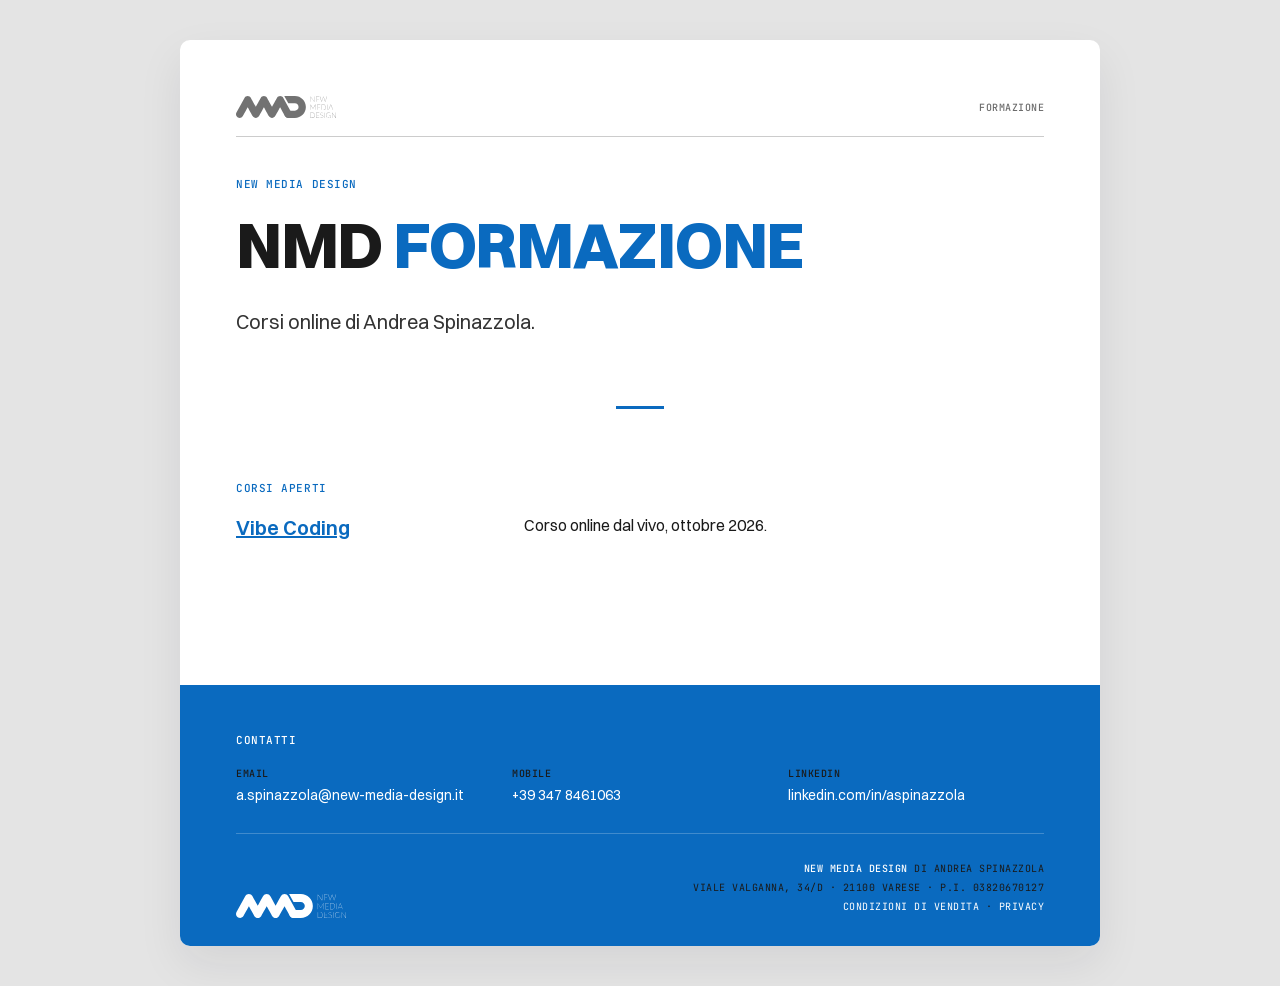
==== index.html @ 557bb19a "Progetto NMD-sito-corsi: pagina Vibe Coding, server Stripe-Fatture in Cloud (dry-run), pagina neutra" ====
<!doctype html>
<html lang="it">
<head>
  <meta charset="utf-8">
  <meta name="viewport" content="width=device-width, initial-scale=1">
  <title>NMD Formazione · New Media Design</title>
  <meta name="robots" content="noindex">
  <link rel="icon" href="assets/ds/assets/logo/nmd-logo-positive.png">
  <link rel="stylesheet" href="assets/css/style.css">
</head>
<body>

<main class="page">
  <div class="top-bar">
    <img src="assets/ds/assets/logo/nmd-black.svg" alt="New Media Design" class="topbar-logo">
    <p class="top-meta">Formazione</p>
  </div>
  <div class="top-rule"></div>

  <header class="header">
    <p class="section-label">New Media Design</p>
    <h1 class="name">NMD <em>Formazione</em></h1>
    <p class="bio">Corsi online di Andrea Spinazzola.</p>
  </header>

  <section class="section">
    <p class="section-label">Corsi aperti</p>
    <div class="rows">
      <div class="row">
        <p class="row-title"><a href="vibe-coding/">Vibe Coding</a></p>
        <p>Corso online dal vivo, ottobre 2026.</p>
      </div>
    </div>
  </section>

  <div class="brand-close">
    <section class="section">
      <p class="section-label">Contatti</p>
      <div class="contacts">
        <div class="contact"><span>Email</span><a href="mailto:a.spinazzola@new-media-design.it">a.spinazzola@new-media-design.it</a></div>
        <div class="contact"><span>Mobile</span><a href="tel:+393478461063">+39 347 8461063</a></div>
        <div class="contact"><span>LinkedIn</span><a href="https://linkedin.com/in/aspinazzola" target="_blank" rel="noopener">linkedin.com/in/aspinazzola</a></div>
      </div>
    </section>
    <footer class="footer">
      <a href="https://new-media-design.it" aria-label="NMD · New Media Design"><img src="assets/ds/assets/logo/nmd-white.svg" alt="NMD · New Media Design" class="footer-logo"></a>
      <div class="footer-info">
        <p><strong>New Media Design</strong> di Andrea Spinazzola</p>
        <p>Viale Valganna, 34/D · 21100 Varese · P.I. 03820670127</p>
        <p><a href="condizioni.html">Condizioni di vendita</a> · <a href="privacy.html">Privacy</a></p>
      </div>
    </footer>
  </div>
</main>

</body>
</html>
---- assets/css/style.css ----
/* ═══════════════════════════════════════════════════════════
   Mini-sito corsi NMD — una pagina per corso.
   Design system New Media Design (assets/ds/) con la veste
   della landing new-media-design/landing (theme-ds.css):
   foglio bianco su fondo grigio, etichette mono, titoli
   maiuscoli con parola in accento, trattino blu fra le sezioni,
   chiusura blu con contatti e footer.
   ═══════════════════════════════════════════════════════════ */

@import url("../ds/tokens/fonts.css");
@import url("../ds/tokens/colors.css");
@import url("../ds/tokens/typography.css");
@import url("../ds/tokens/spacing.css");
@import url("../ds/tokens/layout.css");

*, *::before, *::after { box-sizing: border-box; margin: 0; padding: 0; }

html { font-size: 16px; scroll-behavior: smooth; }
body {
  font-family: var(--font-body);
  color: var(--nmd-black-900);
  background: var(--nmd-grey-200);
  padding: 40px 20px;
  -webkit-font-smoothing: antialiased;
}
img { display: block; max-width: 100%; }
button { font-family: inherit; cursor: pointer; }
a { color: var(--accent); }
strong { font-weight: 600; }

/* Segnaposto redazionale: solo testo rosso */
.placeholder-note { color: var(--placeholder-note); }

/* ── PAGINA: foglio bianco ── */
.page {
  max-width: 920px;
  margin: 0 auto;
  background: var(--surface);
  border-radius: var(--radius-md);
  box-shadow: var(--shadow-panel);
  padding: 56px 56px 48px;
}

/* ── TOP BAR ── */
.top-bar { display: flex; justify-content: space-between; align-items: center; margin-bottom: 18px; }
.topbar-logo { height: 22px; width: auto; opacity: 0.55; }
.top-meta {
  font-family: var(--font-mono); font-size: 10px; font-weight: 500;
  letter-spacing: var(--tracking-mono-label); text-transform: uppercase; color: var(--muted);
}
.top-rule { height: 1px; background: var(--border); margin-bottom: 40px; }

/* ── SEZIONI: trattino blu centrato come separatore ── */
.header, .section { position: relative; margin-bottom: 72px; padding-bottom: 72px; }
.header::after, .section::after {
  content: ""; position: absolute; left: 50%; bottom: 0; transform: translateX(-50%);
  width: 48px; height: 3px; background: var(--accent);
}
.section:has(+ .brand-close)::after { display: none; }

.section-label {
  font-family: var(--font-mono); font-size: 11px; font-weight: 500;
  letter-spacing: var(--tracking-mono-label); text-transform: uppercase;
  color: var(--accent); margin-bottom: 20px;
}
.headline {
  font-family: var(--font-display); font-weight: 700;
  font-size: 40px; line-height: 1.08; letter-spacing: var(--tracking-title);
  text-transform: uppercase; color: var(--nmd-black-900);
  margin-bottom: 28px;
}
.headline em, .name em { font-style: normal; color: var(--accent); }

/* testo corrente */
.text p { font-size: var(--text-col); line-height: 1.75; color: var(--fg); }
.text p:first-child { color: var(--nmd-grey-800); }
.text p + p { margin-top: 16px; }
.text strong { color: var(--nmd-grey-800); }

/* ── HERO: solo testo ── */
.name {
  font-family: var(--font-display); font-weight: 800;
  font-size: 64px; line-height: var(--leading-display); letter-spacing: var(--tracking-title);
  text-transform: uppercase; margin-bottom: 28px;
}
.bio {
  font-size: var(--text-lg); line-height: var(--leading-body);
  color: var(--nmd-grey-800); max-width: 640px;
}
.bio strong { font-weight: 600; color: var(--accent); }

.facts {
  display: grid; grid-template-columns: repeat(4, 1fr); gap: 20px;
  margin-top: 36px; padding-top: 20px; border-top: 1px solid var(--border);
}
.facts.three { grid-template-columns: repeat(3, 1fr); row-gap: 24px; }
.fact > span {
  display: block; margin-bottom: 4px;
  font-family: var(--font-mono); font-size: 10px; font-weight: 500;
  letter-spacing: var(--tracking-mono-label); text-transform: uppercase; color: var(--accent);
}
.fact p { font-size: var(--text-sm); line-height: 1.5; color: var(--nmd-grey-800); }

.actions { display: flex; flex-wrap: wrap; gap: 12px; margin-top: 32px; }

.hero-figure { margin: 48px 0 0; }
.hero-figure .slot {
  aspect-ratio: 16 / 9; border-radius: var(--radius-sm); background: var(--nmd-grey-100);
  display: flex; align-items: center; justify-content: center; text-align: center; padding: 24px;
  font-size: var(--text-sm);
}
.hero-figure img { width: 100%; border-radius: var(--radius-sm); box-shadow: var(--shadow-framed); }

/* ── BOTTONI ── */
.cta-btn, .ghost-btn {
  display: inline-flex; align-items: center; gap: 14px;
  padding: 20px 32px; border-radius: var(--radius-sm);
  font-family: var(--font-mono); font-size: 11px; font-weight: 500;
  letter-spacing: var(--tracking-mono-label); text-transform: uppercase;
  text-decoration: none; cursor: pointer;
  transition: background var(--dur-base) var(--ease), color var(--dur-base) var(--ease),
              padding 0.3s cubic-bezier(0.4, 0, 0.22, 1);
}
.cta-btn { background: var(--accent); color: var(--nmd-white); border: none; }
.cta-btn:hover { background: var(--accent-hover); padding-left: 36px; padding-right: 28px; }
.ghost-btn { background: transparent; color: var(--accent); border: 1px solid var(--accent); }
.ghost-btn:hover { background: var(--accent); color: var(--nmd-white); }
.arrow { font-size: 15px; line-height: 1; }
.cta-btn[aria-disabled="true"] { opacity: 0.5; pointer-events: none; }
.cta-btn.block { display: flex; width: 100%; justify-content: space-between; }

/* ── ELENCHI con quadratino blu ── */
.squares { list-style: none; }
.squares li {
  position: relative; padding-left: 16px;
  font-size: var(--text-sm); line-height: 1.7; color: var(--fg);
}
.squares li + li { margin-top: 6px; }
.squares li::before {
  content: ""; position: absolute; left: 0; top: 9px;
  width: 5px; height: 5px; background: var(--accent);
}
.squares.two { columns: 2; column-gap: 48px; }
.squares.two li { break-inside: avoid; margin: 0 0 6px; }

/* ── RIGHE EDITORIALI: titolo + descrizione ── */
.rows .row {
  display: grid; grid-template-columns: 240px 1fr; gap: 48px;
  padding: 24px 0; border-bottom: 1px solid var(--border);
}
.rows .row:first-child { padding-top: 0; }
.rows .row:last-child { border-bottom: none; padding-bottom: 0; }
.row-title { font-weight: 600; font-size: var(--text-lg); line-height: 1.3; color: var(--nmd-black-900); }
.row-title small {
  display: block; margin-top: 6px;
  font-family: var(--font-mono); font-size: 10px; font-weight: 500;
  letter-spacing: var(--tracking-mono-label); text-transform: uppercase; color: var(--muted);
}

/* ── PROGRAMMA: righe numerate ── */
.numbered { list-style: none; border-top: 1px solid var(--border); }
.numbered li {
  display: grid; grid-template-columns: 40px 1fr; gap: 18px; align-items: baseline;
  padding: 16px 0; border-bottom: 1px solid var(--border);
  font-weight: 600; font-size: var(--text-base); color: var(--nmd-black-900);
}
.numbered .num { font-family: var(--font-mono); font-size: 11px; font-weight: 500; color: var(--accent); }

/* ── CALLOUT (pattern DS) ── */
.callout {
  margin-top: var(--callout-gap); padding: 14px 20px;
  background: var(--nmd-grey-100); border-left: 2px solid var(--accent);
  border-radius: 0 var(--radius-sm) var(--radius-sm) 0;
}
.callout p {
  font-family: var(--font-mono); font-size: var(--text-callout); font-weight: 500;
  line-height: 1.7; letter-spacing: 0.02em; color: var(--fg);
}

/* ── DOCENTE: testo + ritratto, firma, clienti ── */
.about { display: grid; grid-template-columns: 1fr 300px; gap: 64px; align-items: start; }
.about-photo { margin: 0; }
.about-photo img { width: 100%; border-radius: var(--radius-sm); box-shadow: var(--shadow-framed); }
.signature { width: 180px; margin-top: 28px; }
.certifications { width: 100%; max-width: 380px; margin-top: 28px; opacity: 0.6; }

.clients-intro { margin: 48px 0 20px; }
.clients-grid { display: grid; grid-template-columns: repeat(6, 1fr); gap: 1px; background: var(--border); }
.client { background: var(--surface); height: 100px; display: flex; align-items: center; justify-content: center; }
.client img {
  max-width: 100%; width: auto; height: auto;
  opacity: 0.45; filter: grayscale(100%);
  transition: opacity 0.3s ease, transform 0.3s ease, filter 0.3s ease;
}
.client:hover img { opacity: 1; filter: none; transform: scale(1.06); }

/* ── ISCRIZIONE: passi + riquadro prezzo ── */
.enroll { display: grid; grid-template-columns: 1fr 320px; gap: 56px; align-items: start; }
.steps { list-style: none; counter-reset: s; }
.steps li {
  counter-increment: s; position: relative;
  padding: 14px 0 14px 58px; border-bottom: 1px solid var(--border);
  font-size: var(--text-sm); line-height: 1.7; color: var(--fg);
}
.steps li:first-child { border-top: 1px solid var(--border); }
.steps li::before {
  content: counter(s, decimal-leading-zero); position: absolute; left: 0; top: 16px;
  font-family: var(--font-mono); font-size: 11px; font-weight: 500; color: var(--accent);
}
.note-title { font-weight: 600; font-size: var(--text-base); color: var(--nmd-black-900); margin: 28px 0 6px; }
.note-text { font-size: var(--text-sm); line-height: 1.7; color: var(--fg); }

.price-card {
  background: var(--nmd-grey-100); border-radius: var(--radius-md);
  padding: 32px 28px 28px;
}
.price-label {
  font-family: var(--font-mono); font-size: 10px; font-weight: 500;
  letter-spacing: var(--tracking-mono-label); text-transform: uppercase; color: var(--accent);
}
.price {
  font-family: var(--font-display); font-weight: 800; font-size: var(--text-3xl);
  line-height: 1.05; letter-spacing: var(--tracking-title); color: var(--nmd-black-900); margin-top: 8px;
}
.price-then { font-size: var(--text-sm); color: var(--muted); margin-top: 2px; }
.price-card .squares { margin: 24px 0 28px; }
.price-foot {
  margin-top: 14px; text-align: center;
  font-family: var(--font-mono); font-size: 10px; letter-spacing: var(--tracking-mono-label);
  text-transform: uppercase; color: var(--muted);
}

/* ── DOMANDE: righe espandibili con + ── */
.faq details { border-bottom: 1px solid var(--border); }
.faq details:first-of-type { border-top: 1px solid var(--border); }
.faq summary {
  list-style: none; cursor: pointer;
  display: grid; grid-template-columns: 40px 1fr 24px; gap: 18px; align-items: center;
  padding: 16px 0;
}
.faq summary::-webkit-details-marker { display: none; }
.faq .num { font-family: var(--font-mono); font-size: 11px; font-weight: 500; color: var(--accent); }
.faq .q { font-weight: 600; font-size: var(--text-base); color: var(--nmd-black-900); transition: color var(--dur-base) var(--ease); }
.faq summary:hover .q { color: var(--accent); }
.faq .toggle { position: relative; width: 16px; height: 16px; }
.faq .toggle::before, .faq .toggle::after {
  content: ""; position: absolute; background: var(--accent);
  transition: transform var(--dur-base) var(--ease);
}
.faq .toggle::before { left: 0; top: 7px; width: 16px; height: 2px; }
.faq .toggle::after { left: 7px; top: 0; width: 2px; height: 16px; }
.faq details[open] .toggle::after { transform: scaleY(0); }
.faq .a { padding: 0 0 22px 58px; font-size: var(--text-sm); line-height: 1.7; color: var(--fg); max-width: 680px; }

/* ── CHIUSURA BLU: domanda + contatti + footer ── */
.brand-close {
  background: var(--nmd-blue); color: var(--nmd-white);
  margin: 0 -56px -48px; padding: 48px 56px 28px;
  border-radius: 0 0 var(--radius-md) var(--radius-md);
}
.brand-close .section { margin-bottom: 28px; padding-bottom: 28px; border-bottom: 1px solid rgba(255, 255, 255, 0.22); }
.brand-close .section::after { display: none; }
.brand-close .section-label { color: var(--nmd-white); }
.cta-block { display: flex; align-items: flex-start; justify-content: space-between; gap: 40px; }
.brand-close .headline { color: var(--nmd-white); margin-bottom: 12px; }
.brand-close .headline em { color: var(--nmd-white); }
.cta-sub { font-size: var(--text-base); line-height: var(--leading-body); color: rgba(255, 255, 255, 0.85); max-width: 440px; }
.brand-close .cta-btn { background: var(--nmd-white); color: var(--accent); flex-shrink: 0; }
.brand-close .cta-btn:hover { background: var(--nmd-grey-100); }

.contacts { display: grid; grid-template-columns: repeat(3, 1fr); gap: 20px; }
.contact span {
  display: block; margin-bottom: 4px;
  font-family: var(--font-mono); font-size: 10px; font-weight: 500;
  letter-spacing: var(--tracking-mono-label); text-transform: uppercase; color: var(--nmd-black-900);
}
.contact a { font-size: var(--text-sm); color: var(--nmd-white); text-decoration: none; }
.contact a:hover { color: var(--nmd-grey-200); }

.footer { display: grid; grid-template-columns: auto 1fr; gap: 40px; align-items: end; }
.footer-logo { width: 110px; height: auto; }
.footer-info { display: flex; flex-direction: column; gap: 5px; text-align: right; padding-bottom: 4px; }
.footer-info p {
  font-family: var(--font-mono); font-size: 10px; letter-spacing: var(--tracking-mono-label);
  text-transform: uppercase; line-height: 1.4; color: var(--nmd-black-900);
}
.footer-info strong { color: var(--nmd-white); font-weight: 500; }
.footer-info a { color: var(--nmd-white); text-decoration: none; }
.footer-info a:hover { text-decoration: underline; }

/* ── OVERLAY RICHIESTA INFORMAZIONI ── */
.contact-overlay {
  position: fixed; inset: 0; z-index: 800; background: var(--surface);
  opacity: 0; visibility: hidden; transition: opacity 0.35s ease, visibility 0.35s ease;
  overflow-y: auto; display: flex; flex-direction: column;
}
.contact-overlay.open { opacity: 1; visibility: visible; }
.co-header {
  display: flex; justify-content: space-between; align-items: center;
  padding: 28px 48px 0; max-width: 1280px; margin: 0 auto; width: 100%;
}
.co-wordmark { font-family: var(--font-mono); font-size: 10px; letter-spacing: var(--tracking-mono-label); text-transform: uppercase; color: var(--muted); }
.co-wordmark strong { color: var(--accent); font-weight: 500; }
.co-close {
  font-family: var(--font-mono); font-size: 10px; letter-spacing: var(--tracking-mono-label); text-transform: uppercase;
  color: var(--accent); background: transparent; border: 1px solid var(--accent); border-radius: var(--radius-sm);
  padding: 6px 14px; transition: background 0.15s, color 0.15s;
}
.co-close:hover { background: var(--accent); color: var(--nmd-white); }
.co-rule { max-width: 1280px; width: calc(100% - 96px); margin: 18px auto 0; height: 1px; background: var(--border); }
.co-body { max-width: 840px; margin: 0 auto; width: 100%; padding: 48px 48px 56px; flex: 1; }
.co-eyebrow { margin-bottom: 14px; }
.co-title { margin-bottom: 40px; font-size: 44px; }
.co-form { display: flex; flex-direction: column; gap: 24px; }
.co-row { display: grid; grid-template-columns: 1fr 1fr; gap: 24px; }
.co-field { display: flex; flex-direction: column; gap: 6px; }
.co-label {
  font-family: var(--font-mono); font-size: 10px; font-weight: 500;
  letter-spacing: var(--tracking-mono-label); text-transform: uppercase; color: var(--accent);
}
.co-input {
  font-family: var(--font-body); font-size: var(--text-base); color: var(--nmd-black-900);
  background: transparent; border: none; border-bottom: 1px solid var(--border);
  padding: 8px 0; outline: none; width: 100%; border-radius: 0;
  transition: border-color 0.2s;
}
.co-input:focus { border-bottom-color: var(--accent); }
.co-input::placeholder { color: var(--muted); }
select.co-input { appearance: none; background: transparent url("data:image/svg+xml,%3Csvg xmlns='http://www.w3.org/2000/svg' width='12' height='8'%3E%3Cpath d='M1 1l5 5 5-5' fill='none' stroke='%230A6ABF' stroke-width='1.5'/%3E%3C/svg%3E") no-repeat right 4px center; padding-right: 24px; }
.co-textarea { resize: vertical; min-height: 100px; line-height: 1.55; }
.co-check { display: flex; align-items: flex-start; gap: 12px; }
.co-check input { flex-shrink: 0; width: 14px; height: 14px; margin-top: 2px; accent-color: var(--accent); }
.co-check label { font-family: var(--font-mono); font-size: 10px; letter-spacing: 0.02em; line-height: 1.6; color: var(--muted); }
.co-form .cta-btn { align-self: flex-start; }
.co-status { font-size: var(--text-sm); color: var(--placeholder-note); min-height: 1.2em; }
.co-success { display: none; font-size: var(--text-lg); padding: 48px 0; border-top: 1px solid var(--border); }
.co-success em { font-style: normal; color: var(--accent); }
.co-success.visible { display: block; }
.co-form.hidden { display: none; }
.co-footer {
  max-width: 1280px; margin: 0 auto; width: 100%; padding: 20px 48px 28px;
  display: flex; justify-content: space-between; border-top: 1px solid var(--border);
}
.co-footer span { font-family: var(--font-mono); font-size: 10px; letter-spacing: var(--tracking-mono-label); text-transform: uppercase; color: var(--muted); }

/* ── Pagine semplici (grazie, legali) ── */
.legal .squares li { font-size: var(--text-sm); }

/* ── Reveal sobrio allo scroll ── */
.reveal-on .header, .reveal-on .section, .reveal-on .footer {
  opacity: 0; transform: translateY(14px);
  transition: opacity var(--dur-slide) var(--ease), transform var(--dur-slide) var(--ease);
}
.reveal-on .revealed { opacity: 1; transform: none; }

/* ═══ RESPONSIVE ═══ */
@media (max-width: 960px) {
  body { padding: 24px 12px; }
  .page { padding: 40px 32px; }
  .brand-close { margin: 0 -32px -40px; padding: 40px 32px 32px; }
  .co-header, .co-body, .co-footer { padding-left: 32px; padding-right: 32px; }
  .co-rule { width: calc(100% - 64px); }
}
@media (max-width: 720px) {
  body { padding: 10px 8px; }
  .page { padding: 28px 20px 32px; border-radius: var(--radius-sm); }
  .header, .section { margin-bottom: 48px; padding-bottom: 48px; }
  .header::after, .section::after { width: 40px; }
  .name { font-size: 44px; }
  .bio { font-size: 17px; }
  .headline { font-size: 26px; }
  .facts { grid-template-columns: 1fr 1fr; }
  .facts.three { grid-template-columns: 1fr 1fr; }
  .actions .cta-btn, .actions .ghost-btn { width: 100%; justify-content: space-between; padding: 18px 22px; }
  .squares.two { columns: 1; }
  .rows .row { grid-template-columns: 1fr; gap: 10px; }
  .about { grid-template-columns: 1fr; gap: 28px; }
  .about-photo { order: -1; max-width: 300px; }
  .clients-grid { grid-template-columns: repeat(3, 1fr); }
  .enroll { grid-template-columns: 1fr; gap: 36px; }
  .faq summary { grid-template-columns: 28px 1fr 20px; gap: 12px; }
  .faq .a { padding-left: 0; }
  .brand-close { margin: 0 -20px -32px; padding: 32px 20px 28px; border-radius: 0 0 var(--radius-sm) var(--radius-sm); }
  .brand-close .section { margin-bottom: 32px; padding-bottom: 32px; }
  .cta-block { flex-direction: column; gap: 24px; }
  .brand-close .cta-btn { width: 100%; justify-content: space-between; }
  .contacts { grid-template-columns: 1fr 1fr; gap: 18px; }
  .footer { grid-template-columns: 1fr; gap: 22px; align-items: start; }
  .footer-info { text-align: left; }
  .co-header { padding: 20px 20px 0; }
  .co-rule { margin-top: 14px; width: calc(100% - 40px); }
  .co-body { padding: 28px 20px 40px; }
  .co-title { font-size: 30px; }
  .co-row { grid-template-columns: 1fr; gap: 20px; }
  .co-form .cta-btn { width: 100%; justify-content: space-between; }
  .co-footer { padding: 16px 20px 22px; flex-direction: column; gap: 4px; }
}
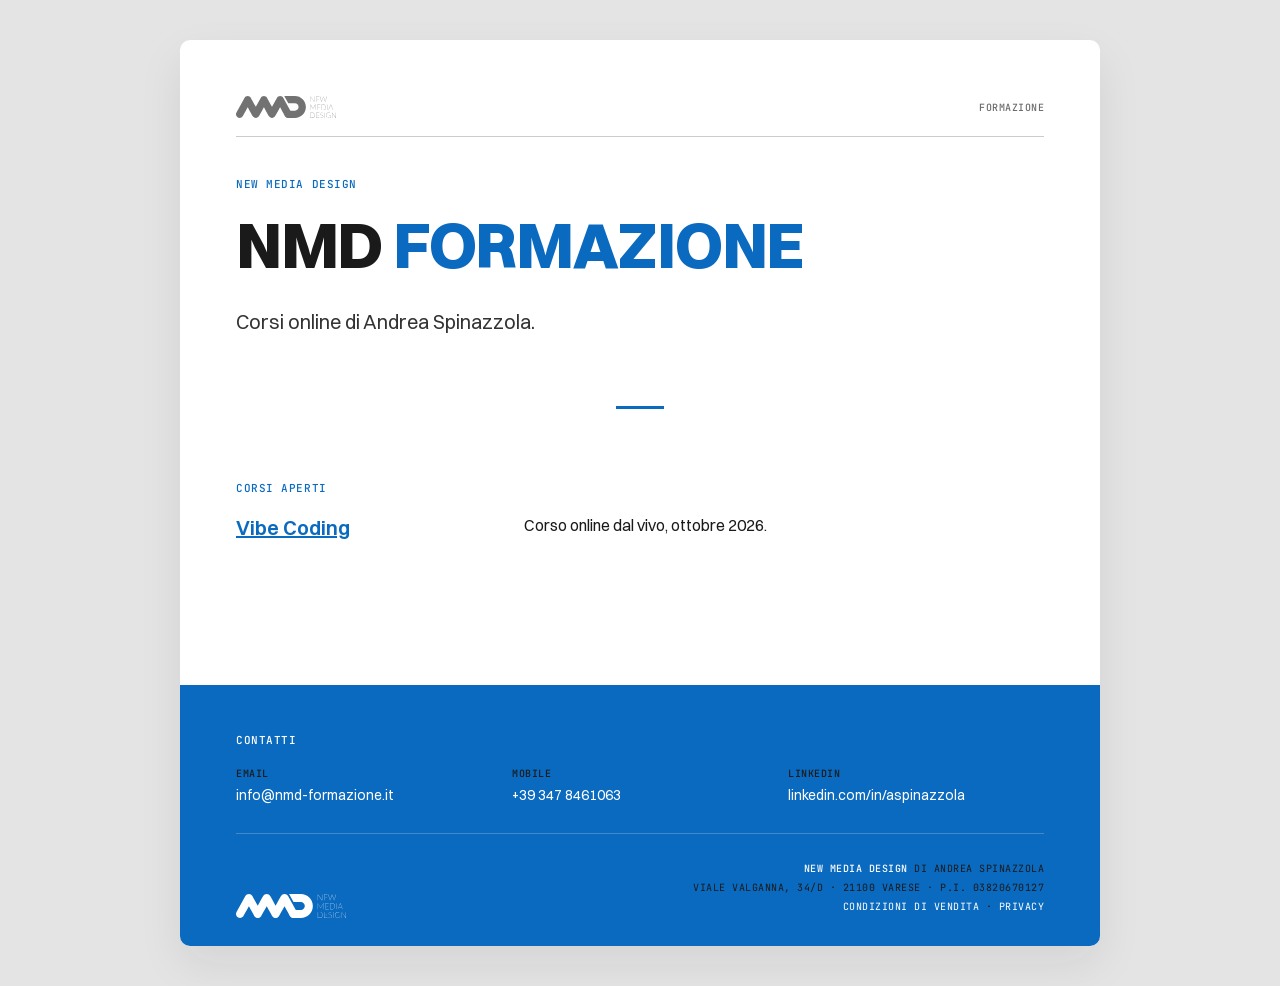
==== commit c85aed95: "Contatti su info@nmd-formazione.it e modulo Formspree dedicato ai corsi Co-Authored-By: Claude Sonne" ====
--- a/index.html
+++ b/index.html
@@ -37,7 +37,7 @@
     <section class="section">
       <p class="section-label">Contatti</p>
       <div class="contacts">
-        <div class="contact"><span>Email</span><a href="mailto:a.spinazzola@new-media-design.it">a.spinazzola@new-media-design.it</a></div>
+        <div class="contact"><span>Email</span><a href="mailto:info@nmd-formazione.it">info@nmd-formazione.it</a></div>
         <div class="contact"><span>Mobile</span><a href="tel:+393478461063">+39 347 8461063</a></div>
         <div class="contact"><span>LinkedIn</span><a href="https://linkedin.com/in/aspinazzola" target="_blank" rel="noopener">linkedin.com/in/aspinazzola</a></div>
       </div>
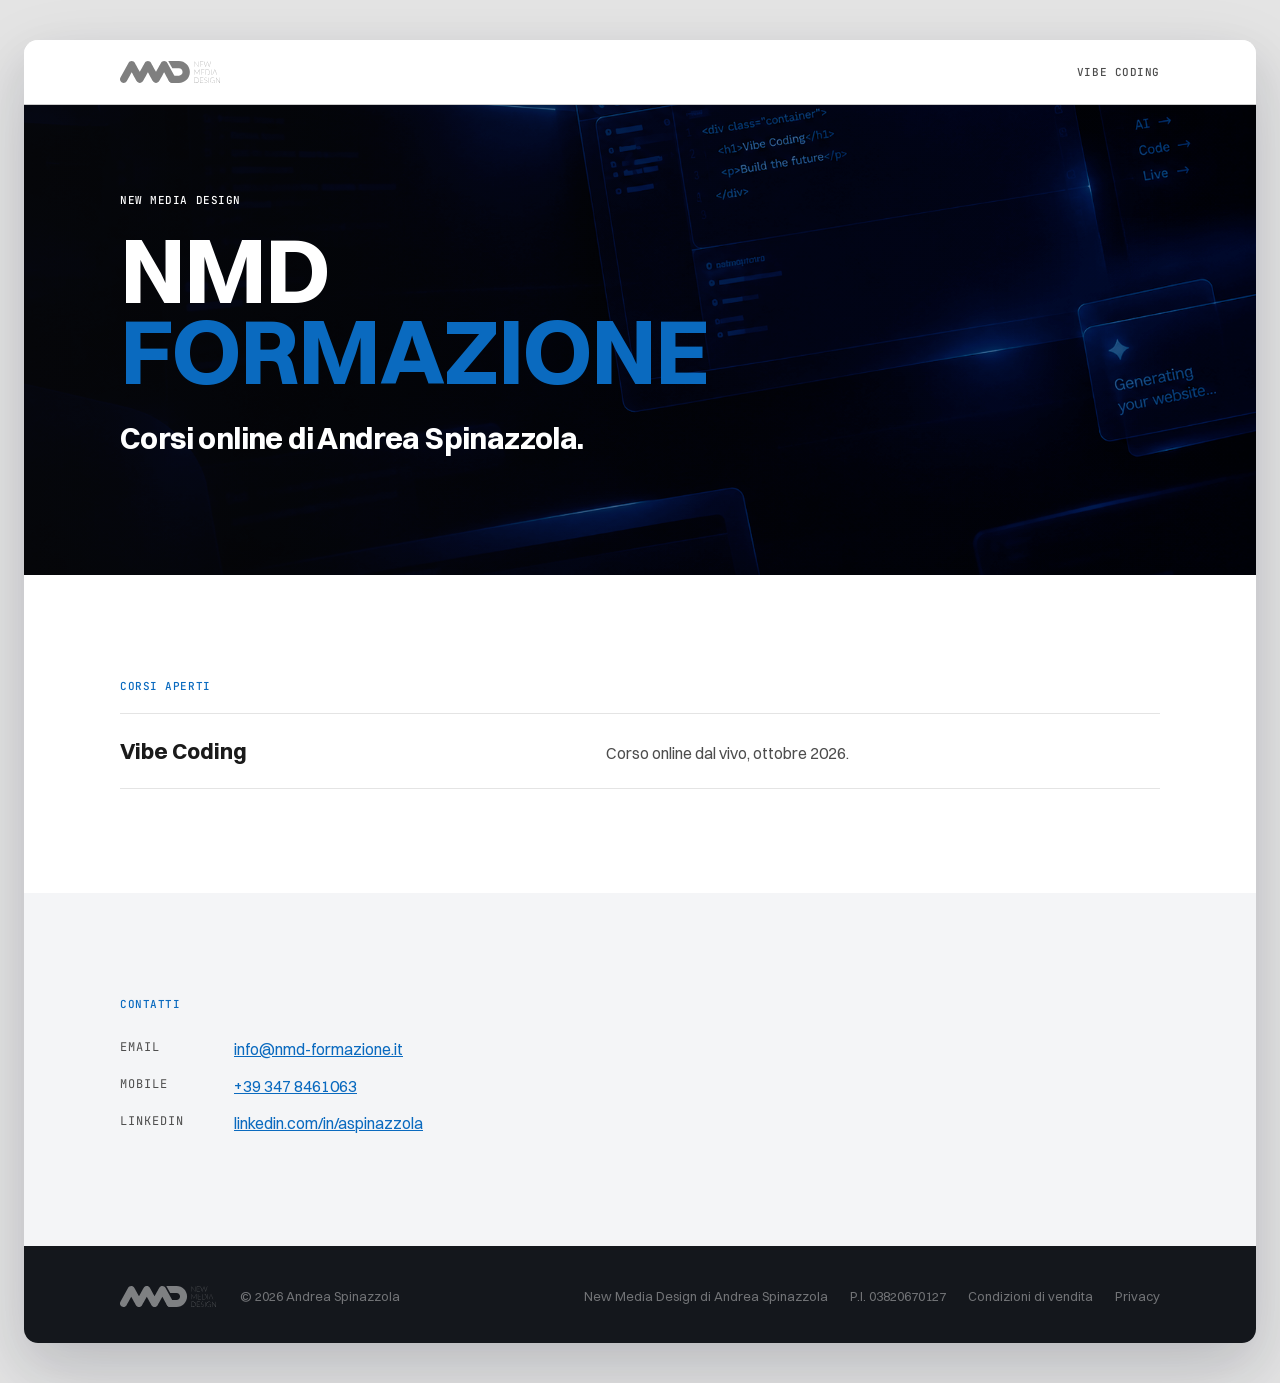
==== commit 23c08bad: "Grafica v3 su tutto il sito: pagina corso, home, segnaposto, grazie, legali La v3 sostituisce la pag" ====
--- a/index.html
+++ b/index.html
@@ -6,52 +6,63 @@
   <title>NMD Formazione · New Media Design</title>
   <meta name="robots" content="noindex">
   <link rel="icon" href="assets/ds/assets/logo/nmd-logo-positive.png">
-  <link rel="stylesheet" href="assets/css/style.css">
+  <script>document.documentElement.classList.add('js');</script>
+  <link rel="stylesheet" href="assets/css/v3.css">
 </head>
-<body>
+<body class="frame">
+<div class="sheet">
 
-<main class="page">
-  <div class="top-bar">
-    <img src="assets/ds/assets/logo/nmd-black.svg" alt="New Media Design" class="topbar-logo">
-    <p class="top-meta">Formazione</p>
+<div class="bar">
+  <div class="wrap bar-in">
+    <a href="./" class="bar-logo-link" aria-label="NMD · New Media Design"><img src="assets/ds/assets/logo/nmd-black.svg" alt="New Media Design" class="bar-logo"></a>
+    <nav class="bar-nav" aria-label="Navigazione"><a href="vibe-coding/">Vibe Coding</a></nav>
   </div>
-  <div class="top-rule"></div>
+</div>
 
-  <header class="header">
-    <p class="section-label">New Media Design</p>
-    <h1 class="name">NMD <em>Formazione</em></h1>
-    <p class="bio">Corsi online di Andrea Spinazzola.</p>
-  </header>
-
-  <section class="section">
+<main>
+<header class="band band--dark hero page-hero">
+  <div class="hero-glow" aria-hidden="true"></div>
+  <div class="wrap hero-grid">
+    <div class="hero-main">
+      <p class="section-label hero-in" style="--d:0ms">New Media Design</p>
+      <h1 class="hero-title"><span class="line"><span class="line-in" style="--d:80ms">NMD</span></span> <span class="line"><em class="line-in" style="--d:200ms">Formazione</em></span></h1>
+      <p class="hero-sub hero-in" style="--d:300ms">Corsi online di Andrea Spinazzola.</p>
+    </div>
+  </div>
+</header>
+<section class="band">
+  <div class="wrap">
     <p class="section-label">Corsi aperti</p>
-    <div class="rows">
-      <div class="row">
-        <p class="row-title"><a href="vibe-coding/">Vibe Coding</a></p>
-        <p>Corso online dal vivo, ottobre 2026.</p>
-      </div>
-    </div>
-  </section>
-
-  <div class="brand-close">
-    <section class="section">
-      <p class="section-label">Contatti</p>
-      <div class="contacts">
-        <div class="contact"><span>Email</span><a href="mailto:info@nmd-formazione.it">info@nmd-formazione.it</a></div>
-        <div class="contact"><span>Mobile</span><a href="tel:+393478461063">+39 347 8461063</a></div>
-        <div class="contact"><span>LinkedIn</span><a href="https://linkedin.com/in/aspinazzola" target="_blank" rel="noopener">linkedin.com/in/aspinazzola</a></div>
-      </div>
-    </section>
-    <footer class="footer">
-      <a href="https://new-media-design.it" aria-label="NMD · New Media Design"><img src="assets/ds/assets/logo/nmd-white.svg" alt="NMD · New Media Design" class="footer-logo"></a>
-      <div class="footer-info">
-        <p><strong>New Media Design</strong> di Andrea Spinazzola</p>
-        <p>Viale Valganna, 34/D · 21100 Varese · P.I. 03820670127</p>
-        <p><a href="condizioni.html">Condizioni di vendita</a> · <a href="privacy.html">Privacy</a></p>
-      </div>
-    </footer>
+    <ul class="course-list">
+      <li><a href="vibe-coding/">Vibe Coding</a><p>Corso online dal vivo, ottobre 2026.</p></li>
+    </ul>
   </div>
+</section>
+<section class="band band--grey">
+  <div class="wrap">
+    <p class="section-label">Contatti</p>
+    <ul class="contact-lines">
+      <li><span>Email</span><a href="mailto:info@nmd-formazione.it">info@nmd-formazione.it</a></li>
+      <li><span>Mobile</span><a href="tel:+393478461063">+39 347 8461063</a></li>
+      <li><span>LinkedIn</span><a href="https://linkedin.com/in/aspinazzola" target="_blank" rel="noopener">linkedin.com/in/aspinazzola</a></li>
+    </ul>
+  </div>
+</section>
 </main>
 
+<footer class="band band--dark close close--slim">
+  <div class="wrap">
+    <div class="f3-bottom f3-bottom--solo">
+      <div class="f3-left">
+        <a href="https://new-media-design.it" aria-label="NMD · New Media Design"><img src="assets/ds/assets/logo/nmd-white.svg" alt="NMD · New Media Design" class="f3-logo"></a>
+        <span class="f3-copy">© 2026 Andrea Spinazzola</span>
+      </div>
+      <p class="f3-legal">New Media Design di Andrea Spinazzola<span>P.I. 03820670127</span><a href="condizioni.html">Condizioni di vendita</a><a href="privacy.html">Privacy</a></p>
+    </div>
+  </div>
+</footer>
+
+</div>
+<script src="assets/js/v3.js"></script>
 </body>
 </html>
--- a/assets/css/v3.css
+++ b/assets/css/v3.css
@@ -0,0 +1,872 @@
+/* ═══════════════════════════════════════════════════════════
+   BOZZA v3 — pagina corso a fasce a contrasto, con icone,
+   schede ombreggiate (niente linguetta colorata), micro-animazioni
+   e cornice arrotondata con ombra (attivabile / disattivabile).
+   Base: stile della pagina attuale (web/assets/css/style.css).
+   Tipografia: Switzer, titoli in Bold (700), mai Extra Bold.
+   Icone: Phosphor Icons, versione Light (licenza MIT).
+   ═══════════════════════════════════════════════════════════ */
+
+@import url("style.css");
+
+:root {
+  --band-dark: #14171C;
+  --on-dark: rgba(255, 255, 255, 0.82);
+  --shadow-card: 0 1px 2px rgba(20, 30, 50, 0.05), 0 10px 28px -6px rgba(20, 40, 80, 0.16);
+  --shadow-card-hover: 0 2px 4px rgba(20, 30, 50, 0.06), 0 22px 44px -10px rgba(20, 40, 80, 0.28);
+  --ease-out: cubic-bezier(0.22, 0.8, 0.24, 1);
+}
+
+html { scroll-padding-top: 72px; }
+body { padding: 0; background: var(--surface); }
+body.frame { background: var(--nmd-grey-200); padding: 40px 24px; }
+
+/* ── Cornice: foglio arrotondato con ombra (si può togliere) ── */
+.sheet { background: var(--surface); position: relative; }
+.frame .sheet {
+  max-width: 1280px; margin: 0 auto;
+  border-radius: 14px; box-shadow: var(--shadow-panel), 0 30px 80px rgba(20, 30, 50, 0.14);
+  overflow: clip;
+}
+
+.reveal-on .header, .reveal-on .section { opacity: 1; transform: none; }
+.wrap { max-width: 1120px; margin: 0 auto; padding: 0 40px; }
+.wrap--narrow { max-width: 860px; }
+.center { text-align: center; }
+
+/* ── Tipografia: Bold per i titoli (come la pagina attuale) ── */
+.headline, .hero-title, .price, .stat b, .proof-item b, .acc-n, .tile p, .panel-title,
+.stepsx h3, .guarantee h3, .groupbox h3, .today-item h3 {
+  font-weight: 700;
+}
+.headline { font-size: 40px; margin-bottom: 40px; letter-spacing: var(--tracking-title); }
+.lead { font-size: 21px !important; line-height: 1.55 !important; color: var(--nmd-black-900) !important; }
+
+/* ── Icone ── */
+.ic { display: inline-flex; flex-shrink: 0; width: 1em; height: 1em; }
+.ic svg { width: 100%; height: 100%; display: block; fill: currentColor; }
+
+/* ── Fasce ── */
+.band { padding: 104px 0; background: var(--surface); }
+.band--tight { padding: 64px 0; }
+.band--grey { background: var(--nmd-grey-100); }
+.band--dark { background: var(--band-dark); color: var(--on-dark); }
+.band--blue { background: var(--nmd-blue); color: var(--nmd-white); }
+.band--dark .section-label { color: var(--nmd-white); }
+.band--blue .section-label { color: rgba(255, 255, 255, 0.78); }
+.band--dark .headline { color: var(--nmd-white); }
+.band--dark .headline em { color: var(--nmd-white); }
+
+/* ── Barra: logo grigio 50% + menu ── */
+.bar {
+  position: sticky; top: 0; z-index: 60;
+  background: rgba(255, 255, 255, 0.94); backdrop-filter: blur(10px);
+  border-bottom: 1px solid var(--border);
+}
+.bar-in { display: flex; align-items: center; justify-content: space-between; height: 64px; }
+.bar-logo { height: 22px; width: auto; opacity: 0.5; transition: opacity 0.25s ease; }
+.bar-logo-link:hover .bar-logo { opacity: 0.8; }
+.bar-nav { display: flex; gap: 28px; }
+.bar-nav a {
+  position: relative; padding: 6px 0;
+  font-family: var(--font-mono); font-size: 11px; font-weight: 500;
+  letter-spacing: var(--tracking-mono-label); text-transform: uppercase;
+  color: var(--nmd-grey-700); text-decoration: none; transition: color 0.2s ease;
+}
+.bar-nav a::after {
+  content: ""; position: absolute; left: 0; right: 0; bottom: 0; height: 2px; background: var(--accent);
+  transform: scaleX(0); transform-origin: left; transition: transform 0.3s var(--ease-out);
+}
+.bar-nav a:hover, .bar-nav a[aria-current="true"] { color: var(--accent); }
+.bar-nav a:hover::after, .bar-nav a[aria-current="true"]::after { transform: scaleX(1); }
+
+.progress {
+  position: sticky; top: 0; z-index: 70; height: 3px; width: 100%;
+  background: var(--accent);
+  transform-origin: left; transform: scaleX(var(--p, 0)); margin-bottom: -3px;
+}
+
+/* ── Hero ── */
+.hero { padding: 88px 0 96px; position: relative; overflow: hidden; }
+/* Sfondo illustrato: web/assets/img/hero_bg_02.png. Un velo scuro a sinistra
+   tiene leggibile il testo; se il file manca resta il nero di prima. */
+.hero {
+  background-color: var(--band-dark);
+  background-image:
+    linear-gradient(90deg, rgba(10, 12, 16, 0.5) 0%, rgba(10, 12, 16, 0.14) 50%, rgba(10, 12, 16, 0) 100%),
+    url("../img/hero_bg_02.png");
+  background-size: cover; background-position: center right; background-repeat: no-repeat;
+}
+.hero-glow { opacity: 0.35; mix-blend-mode: screen; }
+.hero-glow {
+  position: absolute; width: 760px; height: 760px; left: -160px; top: -240px;
+  background: none;
+  animation: drift 22s ease-in-out infinite alternate; pointer-events: none;
+}
+@keyframes drift { to { transform: translate(260px, 120px) scale(1.15); } }
+.hero-grid { position: relative; display: grid; grid-template-columns: 1.35fr 0.65fr; gap: 72px; align-items: center; }
+.hero-title {
+  font-family: var(--font-display); font-weight: 700; text-transform: uppercase;
+  font-size: clamp(52px, 7.2vw, 100px); line-height: 0.8; letter-spacing: var(--tracking-title);
+  color: var(--nmd-white); margin: 4px 0 32px;
+}
+.hero-title em { font-style: normal; color: var(--nmd-white); }
+.hero-title .line { display: block; overflow: hidden; padding: 0.06em 0 0.02em; }
+.hero-title .line-in { display: inline-block; }
+.hero-sub {
+  font-family: var(--font-display); font-weight: 700; font-size: 30px; line-height: 1.2;
+  letter-spacing: var(--tracking-title); color: var(--nmd-white); max-width: 760px; margin-bottom: 22px;
+}
+.hero-sub em { font-style: normal; color: var(--nmd-white); }
+.hero-promise { font-size: 17px; line-height: 1.6; color: var(--on-dark); max-width: 560px; }
+.hero-promise strong { color: var(--nmd-white); font-weight: 600; }
+.hero-who { display: flex; align-items: center; gap: 18px; margin-top: 64px; }
+.hero-who img {
+  width: 64px; height: 64px; border-radius: 50%; object-fit: cover; filter: grayscale(100%);
+  border: 2px solid var(--nmd-white); box-shadow: 0 0 0 4px rgba(255, 255, 255, 0.16), 0 8px 20px rgba(0, 0, 0, 0.5);
+  transition: transform 0.4s var(--ease-out), box-shadow 0.4s var(--ease-out), filter 0.4s ease;
+}
+.hero-who:hover img { transform: scale(1.12) rotate(-3deg); filter: grayscale(0%); box-shadow: 0 0 0 6px rgba(255, 255, 255, 0.28), 0 12px 28px rgba(0, 0, 0, 0.6); }
+.hero-who p { font-size: 15px; line-height: 1.5; color: var(--on-dark); max-width: 420px; }
+.hero-who strong { color: var(--nmd-white); font-weight: 600; }
+
+/* animazione d'ingresso dell'hero */
+.js .hero-in { opacity: 0; transform: translateY(18px); animation: rise 0.8s var(--ease-out) forwards; animation-delay: var(--d, 0ms); }
+.js .hero-title .line-in { transform: translateY(110%); animation: slide-up 0.9s var(--ease-out) forwards; animation-delay: var(--d, 0ms); }
+@keyframes rise { to { opacity: 1; transform: none; } }
+@keyframes slide-up { to { transform: none; } }
+
+/* ── Riquadri prezzo ── */
+.price-box {
+  background: var(--nmd-white); color: var(--fg);
+  border-radius: var(--radius-md); padding: 36px 32px 30px;
+  box-shadow: 0 28px 70px rgba(0, 0, 0, 0.4);
+}
+.price-box .price { font-size: 76px; margin-top: 10px; letter-spacing: var(--tracking-title); }
+.price-iva { font-size: 12px; margin-top: 6px; }
+.price-box .iconlist { margin: 24px 0 26px; }
+.ghost-link {
+  display: block; width: 100%; margin-top: 14px; padding: 6px 0; background: none; border: none;
+  font-family: var(--font-mono); font-size: 10px; letter-spacing: var(--tracking-mono-label);
+  text-transform: uppercase; color: var(--accent); text-align: center; text-decoration: underline;
+  text-underline-offset: 4px;
+}
+
+/* ── Elenchi con icona ── */
+.iconlist { list-style: none; }
+.iconlist li { display: flex; gap: 12px; align-items: flex-start; font-size: 15px; line-height: 1.55; color: var(--fg); }
+.iconlist li + li { margin-top: 12px; }
+.iconlist .ic { font-size: 22px; margin-top: 1px; color: var(--accent); }
+
+/* ── Numeri (blu pieno) ── */
+.stats { padding: 64px 0; }
+.stats-grid { display: grid; grid-template-columns: repeat(4, 1fr); gap: 24px; }
+.stat { text-align: left; }
+.stat .ic { font-size: 30px; margin-bottom: 14px; color: rgba(255, 255, 255, 0.85); }
+.stat b { display: block; font-family: var(--font-display); font-size: 76px; line-height: 1; letter-spacing: var(--tracking-title); }
+.stat span:not(.ic) {
+  display: block; margin-top: 12px; max-width: 200px;
+  font-family: var(--font-mono); font-size: 11px; letter-spacing: var(--tracking-mono-label);
+  text-transform: uppercase; line-height: 1.5; color: rgba(255, 255, 255, 0.88);
+}
+
+/* ── Due colonne ── */
+.split { display: grid; grid-template-columns: 0.8fr 1.2fr; gap: 72px; align-items: start; }
+.split .headline { margin-bottom: 0; }
+
+/* ── Schede nuove: ombra morbida, niente linguetta ── */
+.tiles { display: grid; grid-template-columns: repeat(3, 1fr); gap: 24px; }
+.tile {
+  position: relative; background: var(--surface); border-radius: var(--radius-md);
+  padding: 32px 30px 36px; box-shadow: var(--shadow-card);
+  transition: transform 0.4s var(--ease-out), box-shadow 0.4s var(--ease-out);
+}
+.tile:hover { transform: translateY(-6px); box-shadow: var(--shadow-card-hover); }
+.tile .ic { font-size: 44px; color: var(--accent); margin-bottom: 26px; transition: transform 0.4s var(--ease-out); }
+.tile:hover .ic { transform: scale(1.1) rotate(-4deg); }
+.tile-n {
+  position: absolute; top: 30px; right: 30px;
+  font-family: var(--font-mono); font-size: 11px; color: var(--muted);
+}
+.tile p { font-size: 19px; line-height: 1.4; color: var(--nmd-black-900); }
+
+/* ── Per chi è ── */
+.two-col { display: grid; grid-template-columns: 1fr 1fr; gap: 32px; }
+.panel { border-radius: var(--radius-md); padding: 38px 36px; }
+.panel--yes { background: var(--surface); box-shadow: var(--shadow-card); }
+.panel--no { background: var(--nmd-grey-100); }
+.panel-title { font-size: 24px; margin-bottom: 24px; color: var(--nmd-black-900); }
+.iconlist--no li { color: var(--muted); }
+.iconlist--no .ic { color: var(--nmd-grey-700); }
+.note-line { display: flex; gap: 14px; align-items: flex-start; margin-top: 40px; font-family: var(--font-mono); font-size: 12px; line-height: 1.7; color: var(--fg); }
+.note-line .ic { font-size: 20px; color: var(--accent); }
+
+/* ── Programma a fisarmonica ── */
+.prog { border-top: 1px solid rgba(255, 255, 255, 0.18); }
+.acc { border-bottom: 1px solid rgba(255, 255, 255, 0.18); }
+.acc summary {
+  list-style: none; cursor: pointer;
+  display: grid; grid-template-columns: 96px 1fr auto 28px; gap: 24px; align-items: center;
+  padding: 28px 0;
+}
+.acc summary::-webkit-details-marker { display: none; }
+.acc-n { font-family: var(--font-display); font-size: 44px; line-height: 1; color: var(--nmd-white); }
+.acc-t { font-size: 24px; font-weight: 700; line-height: 1.3; color: var(--nmd-white); transition: color 0.25s ease; }
+.acc summary:hover .acc-t { color: var(--nmd-white); }
+.acc-c { font-family: var(--font-mono); font-size: 10px; letter-spacing: var(--tracking-mono-label); text-transform: uppercase; color: rgba(255, 255, 255, 0.55); }
+.acc .toggle, .faq .toggle { position: relative; width: 18px; height: 18px; }
+.acc .toggle::before, .acc .toggle::after, .faq .toggle::before, .faq .toggle::after {
+  content: ""; position: absolute; background: var(--nmd-white); transition: transform 0.35s var(--ease-out);
+}
+.faq .toggle::before, .faq .toggle::after { background: var(--accent); }
+.acc .toggle::before, .faq .toggle::before { left: 0; top: 8px; width: 18px; height: 2px; }
+.acc .toggle::after, .faq .toggle::after { left: 8px; top: 0; width: 2px; height: 18px; }
+.acc[open] .toggle::after, .faq details[open] .toggle::after { transform: scaleY(0); }
+.acc-body { overflow: hidden; }
+.topics { list-style: none; columns: 3; column-gap: 40px; padding: 0 0 32px 120px; }
+.topics li {
+  break-inside: avoid; position: relative; padding: 6px 0 6px 18px;
+  font-size: 15px; line-height: 1.5; color: var(--on-dark);
+}
+.topics li::before { content: ""; position: absolute; left: 0; top: 14px; width: 5px; height: 5px; background: var(--nmd-white); }
+
+/* ── Docente ── */
+.about { display: grid; grid-template-columns: 340px 1fr; gap: 72px; align-items: start; }
+.about-photo { margin: 0; position: sticky; top: 96px; }
+.about-photo img { width: 100%; aspect-ratio: 4 / 5; object-fit: cover; border-radius: var(--radius-md); box-shadow: var(--shadow-framed); }
+.about .headline { margin-bottom: 20px; }
+.today { display: grid; gap: 16px; margin: 36px 0 12px; }
+.today-item {
+  display: flex; gap: 20px; align-items: flex-start;
+  background: var(--surface); border-radius: var(--radius-md); padding: 24px 28px;
+  box-shadow: var(--shadow-card); transition: transform 0.4s var(--ease-out), box-shadow 0.4s var(--ease-out);
+}
+.today-item:hover { transform: translateX(6px); box-shadow: var(--shadow-card-hover); }
+.today-item .ic { font-size: 38px; color: var(--accent); margin-top: 2px; }
+.today-item h3 { font-size: 19px; color: var(--nmd-black-900); margin-bottom: 4px; }
+.today-item p { font-size: 15px; line-height: 1.55; color: var(--fg); }
+.shots { margin: 14px 0 0; font-size: 13px; }
+.proof-label { margin: 56px 0 18px; }
+.proof { display: grid; grid-template-columns: 1fr 1fr; gap: 28px 32px; }
+.proof-item b { display: block; font-family: var(--font-display); font-size: 56px; line-height: 1; color: var(--nmd-black-900); letter-spacing: var(--tracking-title); }
+.proof-item span { display: block; margin-top: 8px; font-size: 14px; line-height: 1.5; color: var(--fg); max-width: 280px; }
+.about-list { margin-top: 32px; }
+.about-list li { font-size: 15px; }
+.about .certifications { margin-top: 28px; }
+
+.band--tight .section-label { margin-bottom: 28px; }
+
+/* ── Iscrizione ── */
+.enroll { display: grid; grid-template-columns: 1fr 360px; gap: 64px; align-items: start; }
+.stepsx { list-style: none; counter-reset: st; display: grid; gap: 4px; }
+.stepsx li {
+  counter-increment: st; display: flex; gap: 22px; align-items: flex-start;
+  padding: 20px 0; border-bottom: 1px solid var(--border);
+}
+.stepsx .ic { font-size: 36px; color: var(--accent); margin-top: 2px; }
+.stepsx h3 { font-size: 20px; color: var(--nmd-black-900); margin-bottom: 4px; }
+.stepsx p { font-size: 16px; line-height: 1.55; color: var(--fg); }
+
+.guarantee {
+  display: flex; gap: 24px; align-items: flex-start; margin-top: 36px;
+  background: var(--nmd-black-900); color: var(--on-dark); border-radius: var(--radius-md);
+  padding: 32px 34px; box-shadow: var(--shadow-card);
+}
+.guarantee .ic { font-size: 52px; color: var(--nmd-white); }
+.guarantee h3 { font-size: 24px; color: var(--nmd-white); margin-bottom: 8px; }
+.guarantee p { font-size: 16px; line-height: 1.6; color: var(--on-dark); }
+
+.groupbox { margin-top: 24px; background: var(--surface); border-radius: var(--radius-md); padding: 32px 34px 34px; box-shadow: var(--shadow-card); }
+.groupbox-head { display: flex; gap: 16px; align-items: center; margin-bottom: 12px; }
+.groupbox-head .ic { font-size: 40px; color: var(--accent); }
+.groupbox h3 { font-size: 24px; color: var(--nmd-black-900); }
+.groupbox > p { font-size: 16px; line-height: 1.6; color: var(--fg); max-width: 620px; }
+.groupbox-points { list-style: none; display: flex; flex-wrap: wrap; gap: 12px 28px; margin: 22px 0 26px; }
+.groupbox-points li { display: flex; gap: 10px; align-items: center; font-weight: 600; font-size: 15px; color: var(--nmd-black-900); }
+.groupbox-points .ic { font-size: 24px; color: var(--accent); }
+
+.price-box--blue { background: var(--nmd-blue); color: var(--nmd-white); position: sticky; top: 96px; box-shadow: 0 26px 60px rgba(0, 0, 0, 0.22); }
+.price-box--blue .price-label { color: rgba(255, 255, 255, 0.8); }
+.price-box--blue .price { color: var(--nmd-white); }
+.price-box--blue .price-then { color: rgba(255, 255, 255, 0.78); }
+.price-box--blue .iconlist li { color: rgba(255, 255, 255, 0.92); }
+.price-box--blue .iconlist .ic { color: var(--nmd-white); }
+.price-box--blue .cta-btn { background: var(--nmd-white); color: var(--accent); }
+.price-box--blue .cta-btn:hover { background: var(--nmd-grey-100); }
+.price-box--blue .price-foot { color: rgba(255, 255, 255, 0.75); }
+
+/* ── FAQ: stessa fisarmonica animata ── */
+.faq .a { max-width: none; }
+.faq .acc-body { overflow: hidden; }
+
+/* ── Chiusura ── */
+.close { padding: 80px 0 40px; }
+.close .headline { margin-bottom: 14px; }
+.close .cta-block { padding-bottom: 48px; border-bottom: 1px solid rgba(255, 255, 255, 0.18); margin-bottom: 40px; }
+.close .cta-sub { color: var(--on-dark); }
+.close .cta-btn { background: var(--nmd-blue); color: var(--nmd-white); }
+.close .cta-btn:hover { background: var(--accent-hover); }
+.close .contact span { color: var(--nmd-white); }
+.close .contact a { color: var(--nmd-white); }
+.close .foot { display: flex; justify-content: space-between; align-items: flex-end; gap: 40px; margin-top: 56px; }
+.close .footer-info p { color: rgba(255, 255, 255, 0.7); }
+
+/* ── Bottoni: freccia che scatta ── */
+.cta-btn .arrow { transition: transform 0.3s var(--ease-out); }
+.cta-btn:hover .arrow { transform: translate(3px, -3px); }
+
+/* ── Comparsa allo scroll ── */
+.js [data-reveal] {
+  opacity: 0; transform: translateY(26px);
+  transition: opacity 0.8s var(--ease-out), transform 0.8s var(--ease-out);
+  transition-delay: var(--d, 0ms);
+}
+.js [data-reveal].in { opacity: 1; transform: none; }
+.js .tile[data-reveal].in:hover, .js .today-item[data-reveal].in:hover { transition-delay: 0ms; }
+
+@media (prefers-reduced-motion: reduce) {
+  .js .hero-in, .js .hero-title .line-in { animation: none; opacity: 1; transform: none; }
+  .js [data-reveal] { opacity: 1; transform: none; transition: none; }
+  .hero-glow { animation: none; }
+  .tile, .today-item, .cta-btn .arrow { transition: none; }
+}
+
+/* ═══ RESPONSIVE ═══ */
+@media (max-width: 1100px) { .bar-nav { gap: 18px; } .topics { columns: 2; } }
+@media (max-width: 960px) {
+  body.frame { padding: 16px 10px; }
+  .wrap { padding: 0 28px; }
+  .band { padding: 72px 0; }
+  .hero { padding: 56px 0 64px; }
+  .hero-grid, .split, .about, .two-col, .enroll { grid-template-columns: 1fr; gap: 40px; }
+  .stats-grid { grid-template-columns: 1fr 1fr; row-gap: 36px; }
+  .tiles { grid-template-columns: 1fr 1fr; }
+  .about-photo { max-width: 300px; position: static; }
+  .price-box--blue { position: static; }
+  .bar-nav a:not(:last-child):not(:nth-child(4)) { display: none; }
+}
+@media (max-width: 720px) {
+  .wrap { padding: 0 20px; }
+  .band { padding: 56px 0; }
+  .band--tight { padding: 40px 0; }
+  .headline { font-size: 28px; margin-bottom: 28px; }
+  .bar-in { height: 56px; }
+  .bar-nav a { display: none; }
+  .bar-nav a[href="#iscrizione"] { display: inline-block; color: var(--accent); }
+  .hero-promise { font-size: 16px; }
+  .hero-sub { font-size: 22px; }
+  .hero-who { margin-top: 28px; }
+  .price-box { padding: 28px 22px 24px; }
+  .price-box .price { font-size: 60px; }
+  .stat b { font-size: 52px; }
+  .tiles { grid-template-columns: 1fr; }
+  .acc summary { grid-template-columns: 44px 1fr 20px; gap: 14px; padding: 20px 0; }
+  .acc-c { display: none; }
+  .acc-n { font-size: 28px; }
+  .acc-t { font-size: 18px; }
+  .topics { columns: 1; padding-left: 0; }
+  .proof { grid-template-columns: 1fr 1fr; }
+  .proof-item b { font-size: 40px; }
+  .guarantee { flex-direction: column; gap: 14px; padding: 26px 24px; }
+  .groupbox { padding: 26px 22px; }
+  .panel { padding: 28px 24px; }
+  .lead { font-size: 18px !important; }
+  .close .foot { flex-direction: column; align-items: flex-start; gap: 24px; }
+  .draft-switch { right: 10px; bottom: 10px; }
+}
+
+
+/* ═══ ICONE COME «PIOLI»: pochi punti d'appoggio, ad alto contrasto ═══
+   Un'icona che non crea contrasto è spazio sprecato. Qui ogni icona è
+   una massa piena (quadrato blu, simbolo bianco) che guida l'occhio da
+   un punto all'altro della pagina. */
+.tile > .ic, .today-item > .ic, .stepsx li > .ic, .groupbox-head > .ic {
+  width: 60px; height: 60px; padding: 15px; border-radius: 14px;
+  background: var(--accent); color: var(--nmd-white); font-size: inherit;
+  box-shadow: 0 10px 22px -8px rgba(0, 0, 0, 0.22);
+}
+.tile > .ic { margin-bottom: 28px; }
+.tile:hover .ic { transform: scale(1.08) rotate(-4deg); }
+.stepsx li > .ic { width: 64px; height: 64px; padding: 16px; margin-top: 0; }
+.guarantee > .ic {
+  width: 84px; height: 84px; padding: 20px; border-radius: 18px; flex-shrink: 0;
+  background: var(--accent); color: var(--nmd-white); font-size: inherit;
+}
+.groupbox-head > .ic { width: 56px; height: 56px; padding: 14px; }
+.iconlist--yes .ic { width: 26px; height: 26px; padding: 5px; border-radius: 50%; background: var(--accent); color: #fff; font-size: inherit; margin-top: 0; }
+.iconlist--no .ic { width: 26px; height: 26px; padding: 5px; border-radius: 50%; background: var(--nmd-grey-300); color: var(--nmd-grey-700); font-size: inherit; margin-top: 0; }
+.price-box .squares { margin: 24px 0 26px; }
+.price-box .squares li { color: var(--fg); }
+.price-box--blue .squares li { color: rgba(255, 255, 255, 0.95); }
+.price-box--blue .squares li::before { background: var(--nmd-white); }
+@media (max-width: 720px) {
+  .tile > .ic { width: 52px; height: 52px; padding: 13px; }
+  .stepsx li > .ic { width: 52px; height: 52px; padding: 13px; }
+  .guarantee > .ic { width: 64px; height: 64px; padding: 16px; }
+}
+
+/* ═══ FEEDBACK VISIVO su fisarmoniche, menu e comandi ═══ */
+.acc summary, .faq summary { transition: background 0.25s ease, padding 0.3s var(--ease-out); border-radius: var(--radius-sm); }
+.acc summary:hover { background: rgba(255, 255, 255, 0.06); padding-left: 14px; padding-right: 14px; }
+.acc[open] > summary { padding-left: 14px; padding-right: 14px; }
+.acc[open] .acc-t { color: var(--nmd-white); }
+.acc[open] .acc-n { color: var(--nmd-white); }
+.acc[open] .acc-c { color: var(--nmd-white); }
+.acc .toggle, .faq .toggle { transition: transform 0.35s var(--ease-out); }
+.acc[open] .toggle { transform: rotate(180deg); }
+.acc[open] { background: none; }
+.acc .topics { padding-left: 134px; }
+
+.faq details { transition: background 0.25s ease; }
+.faq summary:hover { background: var(--nmd-grey-100); padding-left: 14px; padding-right: 14px; }
+.faq details[open] > summary { background: var(--nmd-grey-100); padding-left: 14px; padding-right: 14px; }
+.faq details[open] .q { color: var(--accent); }
+.faq .acc-body .a { padding-left: 72px; }
+
+.bar-nav a[aria-current="true"] { font-weight: 700; }
+.cta-btn:active, .ghost-link:active { transform: translateY(1px); }
+a:focus-visible, button:focus-visible, summary:focus-visible {
+  outline: 3px solid var(--accent); outline-offset: 3px; border-radius: 4px;
+}
+@media (max-width: 720px) { .acc .topics { padding-left: 0; } .faq .acc-body .a { padding-left: 14px; } }
+
+/* ── Formato: il contenuto della pagina attuale, nello stile v3 ── */
+.format .facts { margin-top: 0; padding-top: 0; border-top: 0; gap: 36px 40px; }
+.format .fact > span { font-size: 11px; margin-bottom: 8px; }
+.format .fact p { font-size: 19px; line-height: 1.45; font-weight: 700; color: var(--nmd-black-900); }
+.format .rows { margin-top: 56px; }
+.format .rows .row { border-bottom: 0; padding: 22px 0; grid-template-columns: 280px 1fr; }
+.format .row-title { font-weight: 700; font-size: 20px; }
+.format .squares li { font-size: 16px; }
+@media (max-width: 960px) { .format .rows .row { grid-template-columns: 1fr; gap: 10px; } .format .facts.three { grid-template-columns: 1fr 1fr; } }
+@media (max-width: 720px) { .format .facts.three { grid-template-columns: 1fr; } }
+.clients-intro { text-align: center; max-width: 640px; margin: 0 auto 28px; font-size: 16px; line-height: 1.6; color: var(--fg); }
+.price-iva--blue { background: var(--nmd-white); padding: 8px 10px; border-radius: var(--radius-sm); margin: 14px 0 0; }
+
+/* ── Fascia numeri: separatori verticali e didascalia allineata al numero ── */
+.stats-grid { gap: 0; }
+.stat { text-align: left; padding: 6px 0 6px 28px; border-left: 2px solid rgba(255, 255, 255, 0.5); }
+.stat:first-child { padding-left: 0; border-left: 0; }
+.stat b { margin-left: -0.05em; }
+.stat span:not(.ic) { max-width: none; margin-top: 14px; font-size: 11px; line-height: 1.55; }
+@media (max-width: 960px) {
+  .stats-grid { row-gap: 36px; }
+  .stat:nth-child(odd) { padding-left: 0; border-left: 0; }
+}
+
+/* ── Fascia numeri: numero e didascalia centrati nella colonna ── */
+.stat, .stat:first-child { text-align: center; padding: 6px 20px; }
+.stat:first-child { border-left: 0; }
+.stat b { margin-left: 0; }
+.stat span:not(.ic) { margin-left: auto; margin-right: auto; max-width: 240px; }
+@media (max-width: 960px) { .stat:nth-child(odd) { padding-left: 20px; border-left: 0; } }
+
+/* ── Fascia numeri: filetti più sottili, più aria tra i gruppi ── */
+.stats { padding: 80px 0; }
+.stat, .stat:first-child { padding: 10px 44px; }
+.stat { border-left: 1px solid rgba(255, 255, 255, 0.45); }
+.stat:first-child { border-left: 0; }
+@media (max-width: 960px) {
+  .stats-grid { row-gap: 52px; }
+  .stat, .stat:first-child { padding: 10px 24px; }
+  .stat:nth-child(odd) { border-left: 0; }
+}
+
+/* ── «A chi si rivolge»: solo il pannello «È per te se» reagisce al mouse ── */
+.js .panel--yes[data-reveal].in, .js .tile[data-reveal].in, .js .today-item[data-reveal].in {
+  transition: transform 0.4s var(--ease-out), box-shadow 0.4s var(--ease-out), opacity 0.8s var(--ease-out);
+}
+.js .panel--yes[data-reveal].in:hover { transform: translateY(-8px); box-shadow: var(--shadow-card-hover); }
+.js .tile[data-reveal].in:hover { transform: translateY(-6px); box-shadow: var(--shadow-card-hover); }
+.js .today-item[data-reveal].in:hover { transform: translateX(6px); box-shadow: var(--shadow-card-hover); }
+.panel--no { transition: none; }
+
+/* ── Hero: parola in accento con il blu del design system (non il celestino) ── */
+.hero-title em, .hero-sub em { color: var(--nmd-blue); }
+.hero-title em { text-shadow: 0 0 40px rgba(0, 0, 0, 0.22); }
+
+/* ── Programma: numeri e «+» di nuovo in blu del design system ── */
+.acc-n { color: var(--nmd-blue); }
+.acc[open] .acc-n { color: var(--nmd-blue); }
+.acc .toggle::before, .acc .toggle::after { background: var(--nmd-blue); }
+.topics li::before { background: var(--nmd-blue); }
+
+/* ── Programma: le voci interne sono dettagli, compatte e discrete ── */
+.topics { padding-bottom: 22px; column-gap: 32px; }
+.topics li { padding: 1px 0 1px 14px; font-size: 13px; line-height: 1.35; color: rgba(255, 255, 255, 0.78); }
+.topics li::before { top: 8px; width: 4px; height: 4px; }
+
+/* ── Programma: stato aperto e hover neutri, senza tinte azzurre ── */
+.acc[open] { background: none; }
+.acc[open] > summary { background: rgba(255, 255, 255, 0.07); }
+.acc summary:hover { background: rgba(255, 255, 255, 0.05); }
+
+/* ── Programma: nessun colore di fondo, solo una riga sottile ── */
+.acc[open] > summary, .acc summary:hover { background: none; }
+.acc summary:hover { padding-left: 0; padding-right: 0; }
+.acc[open] > summary { padding-left: 0; padding-right: 0; border-bottom: 1px solid rgba(255, 255, 255, 0.35); border-radius: 0; }
+.acc .topics { padding-top: 18px; padding-left: 120px; }
+
+/* ── Programma aperto: niente riga, elenco attaccato al titolo, colonne vicine ── */
+.acc[open] > summary { border-bottom: 0; padding-bottom: 6px; }
+.acc .topics { columns: 3 230px; column-gap: 24px; max-width: 760px; padding: 0 0 26px 120px; margin: 0; }
+.acc .topics li { padding-top: 1px; padding-bottom: 1px; }
+@media (max-width: 960px) { .acc .topics { columns: 2 200px; padding-left: 120px; } }
+@media (max-width: 720px) { .acc .topics { columns: 1; padding-left: 58px; } }
+
+/* ── Programma: effetto di ingrandimento al passaggio del mouse (senza colore) ── */
+.acc summary:hover { padding-left: 14px; padding-right: 14px; }
+.acc[open] > summary:hover { padding-left: 14px; padding-right: 14px; }
+.acc summary:hover .toggle { transform: scale(1.35); }
+.acc[open] summary:hover .toggle { transform: rotate(180deg) scale(1.35); }
+.acc summary:hover .acc-n { transform: scale(1.08); }
+.acc-n { display: inline-block; transform-origin: left center; transition: transform 0.35s var(--ease-out); }
+
+/* ── Programma aperto: via di mezzo (ridotto, non eliminato) ── */
+.acc[open] > summary { padding-bottom: 14px; }
+.acc .topics li { padding: 4px 0 4px 14px; font-size: 13.5px; line-height: 1.4; }
+.acc .topics li::before { top: 12px; }
+.acc .topics { padding-bottom: 30px; }
+
+/* ── Formato: griglia a icone con separatori sottili + tre schede ── */
+.fgrid { display: grid; grid-template-columns: repeat(3, 1fr); }
+.fcell { text-align: center; padding: 44px 36px; border-right: 1px solid var(--border); border-bottom: 1px solid var(--border); }
+.fcell:nth-child(3n) { border-right: 0; }
+.fcell:nth-last-child(-n+3) { border-bottom: 0; }
+.fcell .ic { width: 64px; height: 64px; padding: 16px; border-radius: 16px; margin: 0 auto 20px; background: var(--accent); color: var(--nmd-white); font-size: inherit; box-shadow: 0 10px 22px -8px rgba(0, 0, 0, 0.22); }
+.fcell .fl { display: block; margin-bottom: 8px; font-family: var(--font-mono); font-size: 11px; font-weight: 500; letter-spacing: var(--tracking-mono-label); text-transform: uppercase; color: var(--accent); }
+.fcell p { font-size: 19px; line-height: 1.45; font-weight: 700; color: var(--nmd-black-900); }
+.fcards { display: grid; grid-template-columns: repeat(3, 1fr); gap: 28px; margin-top: 72px; }
+.fcard { background: var(--surface); border-radius: var(--radius-md); padding: 34px 32px 38px; box-shadow: var(--shadow-card); }
+.js .fcard[data-reveal].in { transition: transform 0.4s var(--ease-out), box-shadow 0.4s var(--ease-out), opacity 0.8s var(--ease-out); }
+.js .fcard[data-reveal].in:hover { transform: translateY(-6px); box-shadow: var(--shadow-card-hover); }
+.fcard > .ic { width: 56px; height: 56px; padding: 14px; border-radius: 14px; margin-bottom: 22px; background: var(--accent); color: var(--nmd-white); font-size: inherit; box-shadow: 0 10px 22px -8px rgba(0, 0, 0, 0.22); }
+.fcard h3 { font-size: 21px; font-weight: 700; color: var(--nmd-black-900); margin-bottom: 14px; }
+.fcard .squares li { font-size: 15px; line-height: 1.6; }
+@media (max-width: 960px) {
+  .fgrid { grid-template-columns: 1fr 1fr; }
+  .fcell, .fcell:nth-child(3n) { border-right: 1px solid var(--border); border-bottom: 1px solid var(--border); }
+  .fcell:nth-child(2n) { border-right: 0; }
+  .fcell:nth-last-child(-n+2) { border-bottom: 0; }
+  .fcards { grid-template-columns: 1fr; margin-top: 48px; }
+}
+@media (max-width: 720px) {
+  .fgrid { grid-template-columns: 1fr; }
+  .fcell, .fcell:nth-child(n) { border-right: 0; border-bottom: 1px solid var(--border); padding: 32px 12px; }
+  .fcell:last-child { border-bottom: 0; }
+}
+
+/* ── Come funziona: solo l'icona, piccola, senza riquadro; le schede senza icona ── */
+.fcell .ic { width: 32px; height: 32px; padding: 0; border-radius: 0; background: none; box-shadow: none; color: var(--accent); margin: 0 auto 16px; }
+.fcell { padding: 40px 32px; }
+.fcard h3 { margin-bottom: 16px; }
+
+/* ── Come funziona: titoli in nero, testi da leggere in grigio del design system ── */
+.fcell p { font-size: 18px; font-weight: 500; color: var(--nmd-grey-700); }
+.fcard h3 { color: var(--nmd-black-900); }
+.fcard .squares li { color: var(--nmd-grey-700); }
+
+/* ── Come funziona: il colore di accento è un picco, non un rumore ──
+   Valori della griglia: testo regular, più piccolo, grigio più basso.
+   Titoli delle tre schede: colore di accento. */
+.fcell p { font-size: 16px; font-weight: 400; line-height: 1.55; color: var(--nmd-grey-700); }
+.fcard h3 { color: var(--accent); }
+.fcard .squares li { color: var(--nmd-grey-700); }
+
+/* ═══ Revisione 2026-10-02 (annotazioni dell'utente sulla bozza) ═══ */
+/* Il corso: il paragrafo guida si allinea in alto al titolo, in Medium */
+.split .text { padding-top: var(--lead-offset, 34px); }
+.lead { font-weight: 500 !important; }
+@media (max-width: 960px) { .split .text { padding-top: 0; } }
+
+/* Cosa saprai fare: testi delle schede in grigio */
+.tile p { color: var(--nmd-grey-700); font-weight: 500; }
+
+/* Come funziona: trattino blu centrato fra griglia e schede */
+.dash { width: 96px; height: 3px; background: var(--accent); margin: 64px auto 0; }
+.format .fcards { margin-top: 64px; }
+
+/* Clienti: la frase è un titolo */
+.clients-title {
+  font-family: var(--font-display); font-weight: 700; font-size: 26px; line-height: 1.3;
+  letter-spacing: var(--tracking-title); color: var(--nmd-black-900);
+  text-align: center; max-width: 780px; margin: 0 auto 36px;
+}
+.clients-title em { font-style: normal; color: var(--accent); }
+@media (max-width: 720px) { .clients-title { font-size: 20px; } }
+
+/* Chiusura: contatti con icona, indirizzo su una riga */
+.close .contact { display: flex; gap: 14px; align-items: flex-start; }
+.close .contact > .ic { width: 22px; height: 22px; margin-top: 2px; color: var(--nmd-white); font-size: inherit; }
+.close .footer-info { flex-direction: row; flex-wrap: wrap; justify-content: flex-end; gap: 6px 10px; text-align: right; }
+.close .footer-info p + p::before { content: "·"; margin-right: 10px; }
+@media (max-width: 960px) { .close .footer-info { justify-content: flex-start; text-align: left; } .close .footer-info p:first-child { flex-basis: 100%; } .close .footer-info p:nth-child(2)::before { content: none; } }
+
+/* Chiusura: indirizzo e link legali su una sola riga */
+@media (min-width: 961px) {
+  .close .foot { gap: 28px; }
+  .close .footer-info { flex-wrap: nowrap; white-space: nowrap; gap: 0 8px; }
+  .close .footer-info p { letter-spacing: 0.02em; font-size: 9.5px; }
+  .close .footer-info p + p::before { margin-right: 8px; }
+}
+
+/* Chiusura: riga legale + copyright sui contenuti */
+.close .footer-info .copy { flex-basis: 100%; margin-top: 10px; color: rgba(255, 255, 255, 0.55); }
+.close .footer-info .copy::before { content: none; }
+@media (min-width: 961px) { .close .footer-info { flex-wrap: wrap; } }
+
+/* ═══ Chiusura a tre colonne (impostazione di riferimento): invito, menu, contatti ═══ */
+.close { padding: 96px 0 40px; }
+.f3 { display: grid; grid-template-columns: 1.3fr 0.85fr 0.85fr; gap: 64px; align-items: start; }
+.f3-title {
+  font-family: var(--font-display); font-weight: 700; font-size: 44px; line-height: 1.05;
+  letter-spacing: var(--tracking-title); text-transform: uppercase; color: rgba(255, 255, 255, 0.92);
+  max-width: 340px; margin-bottom: 26px;
+}
+.f3-sub { font-size: 16px; line-height: 1.6; color: rgba(255, 255, 255, 0.55); max-width: 400px; margin-bottom: 36px; }
+.f3-btn {
+  display: inline-block; padding: 18px 30px; border: 0; border-radius: var(--radius-sm); cursor: pointer;
+  background: var(--accent); color: var(--nmd-white);
+  font-family: var(--font-display); font-weight: 700; font-size: 14px; letter-spacing: 0.01em; text-transform: uppercase;
+  transition: background 0.25s ease, transform 0.3s var(--ease-out);
+}
+.f3-btn:hover { background: var(--accent-hover); transform: translateY(-2px); }
+.f3-label {
+  font-family: var(--font-display); font-weight: 700; font-size: 11px; letter-spacing: 0.14em;
+  text-transform: uppercase; color: rgba(255, 255, 255, 0.4); margin-bottom: 26px;
+}
+.f3-col ul { list-style: none; }
+.f3-col li + li { margin-top: 18px; }
+.f3-col a { font-size: 16px; color: rgba(255, 255, 255, 0.82); text-decoration: none; transition: color 0.2s ease, padding 0.3s var(--ease-out); }
+.f3-col a:hover { color: var(--nmd-white); padding-left: 6px; }
+.f3-col .ext { font-size: 11px; margin-left: 6px; color: rgba(255, 255, 255, 0.5); }
+
+.f3-bottom {
+  display: flex; justify-content: space-between; align-items: center; gap: 32px;
+  margin-top: 88px; padding-top: 30px; border-top: 1px solid rgba(255, 255, 255, 0.1);
+}
+.f3-left { display: flex; align-items: center; gap: 24px; }
+.f3-logo { width: 96px; height: auto; opacity: 0.45; transition: opacity 0.3s ease; }
+.f3-left a:hover .f3-logo { opacity: 0.8; }
+.f3-copy { font-size: 13px; color: rgba(255, 255, 255, 0.4); }
+.f3-legal { display: flex; flex-wrap: wrap; justify-content: flex-end; gap: 6px 22px; font-size: 13px; color: rgba(255, 255, 255, 0.4); }
+.f3-legal a { color: rgba(255, 255, 255, 0.4); text-decoration: none; transition: color 0.2s ease; }
+.f3-legal a:hover { color: rgba(255, 255, 255, 0.85); }
+
+@media (max-width: 960px) {
+  .f3 { grid-template-columns: 1fr 1fr; gap: 48px 40px; }
+  .f3-cta { grid-column: 1 / -1; }
+  .f3-bottom { flex-direction: column; align-items: flex-start; margin-top: 56px; }
+  .f3-legal { justify-content: flex-start; }
+}
+@media (max-width: 720px) {
+  .f3-title { font-size: 34px; }
+  .f3 { grid-template-columns: 1fr; }
+  .close { padding-top: 64px; }
+}
+
+/* Footer: icone accanto ai contatti */
+.f3-col li { display: flex; align-items: center; gap: 12px; }
+.f3-col li > .ic { width: 20px; height: 20px; color: rgba(255, 255, 255, 0.6); font-size: inherit; flex-shrink: 0; transition: color 0.2s ease; }
+.f3-col li:hover > .ic { color: var(--nmd-white); }
+
+/* ═══ Revisione 2 (annotazioni): garanzia, scheda prezzo, clienti ═══ */
+/* Garanzia: solo l'icona, in blu, senza riquadro */
+.guarantee > .ic { width: 68px; height: 68px; padding: 0; background: none; box-shadow: none; border-radius: 0; color: var(--accent); }
+
+/* Scheda prezzo dell'iscrizione: bianca, contrasto pieno e gerarchia di lettura */
+.price-box--blue { background: var(--nmd-white); color: var(--fg); box-shadow: 0 34px 80px -12px rgba(20, 40, 80, 0.38); }
+.price-box--blue .price-label { color: var(--accent); }
+.price-box--blue .price { color: var(--nmd-black-900); font-size: 84px; }
+.price-box--blue .price-then { color: var(--nmd-grey-700); font-size: 16px; margin-top: 4px; }
+.price-box--blue .squares { margin: 26px 0 28px; }
+.price-box--blue .squares li { color: var(--nmd-grey-700); font-size: 15px; }
+.price-box--blue .squares li::before { background: var(--accent); }
+.price-box--blue .cta-btn { background: var(--accent); color: var(--nmd-white); padding-top: 22px; padding-bottom: 22px; }
+.price-box--blue .cta-btn:hover { background: var(--accent-hover); }
+.price-box--blue .price-foot { color: var(--nmd-grey-700); }
+.price-iva--blue { background: none; padding: 0; margin: 10px 0 0; font-size: 12px; line-height: 1.5; }
+
+/* Clienti: titolo di sezione + didascalia; loghi a piena intensità */
+.band--tight { padding: 96px 0 88px; }
+.band--tight .section-label { margin-bottom: 20px; }
+.band--tight .headline { margin-bottom: 14px; }
+.caption { font-size: 16px; line-height: 1.6; color: var(--nmd-grey-700); max-width: 640px; margin-bottom: 44px; }
+.client img { filter: brightness(0); opacity: 0.72; transition: opacity 0.3s ease, transform 0.3s ease; }
+.client:hover img { filter: brightness(0); opacity: 1; transform: scale(1.06); }
+
+/* Come funziona: aggiungi le sere al calendario */
+.cal { margin-top: 18px; display: flex; flex-direction: column; align-items: center; gap: 8px; }
+.cal-main {
+  display: inline-flex; align-items: center; gap: 10px; padding: 12px 20px; border-radius: var(--radius-sm);
+  background: var(--accent); color: var(--nmd-white); text-decoration: none;
+  font-family: var(--font-mono); font-size: 11px; font-weight: 500; letter-spacing: var(--tracking-mono-label); text-transform: uppercase;
+  transition: background 0.25s ease, transform 0.3s var(--ease-out);
+}
+.cal-main:hover { background: var(--accent-hover); transform: translateY(-2px); }
+.cal-main .ic { width: 18px; height: 18px; color: inherit; margin: 0; padding: 0; background: none; box-shadow: none; }
+.cal-sub { font-size: 12px; line-height: 1.5; color: var(--nmd-grey-700); }
+.cal-sub a { color: var(--accent); font-weight: 600; text-decoration: underline; text-underline-offset: 3px; }
+
+/* Loghi: più aria attorno a ciascuno */
+.clients-grid .client { height: 120px; padding: 30px 30px; }
+.clients-grid .client img { width: 100%; height: 100%; max-width: none; object-fit: contain; }
+@media (max-width: 720px) { .clients-grid .client { height: 96px; padding: 22px 18px; } }
+.clients-grid .client { height: 112px; padding: 14px 24px; }
+@media (max-width: 720px) { .clients-grid .client { height: 90px; padding: 12px 16px; } }
+/* Loghi: i file sono tele quadrate, si scala sulla larghezza (80% della cella) */
+.clients-grid .client { height: 108px; padding: 0; overflow: visible; }
+.clients-grid .client img { width: 80%; height: auto; max-width: none; object-fit: fill; }
+@media (max-width: 720px) { .clients-grid .client { height: 84px; } }
+
+/* ═══ Iscrizione: stesso criterio di «Come funziona» — icone piccole senza riquadro, testi grigi, si legge e basta ═══ */
+.stepsx li > .ic, .groupbox-head > .ic { width: 30px; height: 30px; padding: 0; background: none; box-shadow: none; border-radius: 0; color: var(--accent); margin-top: 3px; }
+.stepsx li { gap: 20px; padding: 22px 0; }
+.stepsx h3 { font-size: 18px; color: var(--nmd-black-900); margin-bottom: 4px; }
+.stepsx p { font-size: 15px; line-height: 1.6; color: var(--nmd-grey-700); }
+
+/* Garanzia: scheda chiara come le altre, titolo in accento */
+.guarantee { background: var(--surface); color: var(--nmd-grey-700); box-shadow: var(--shadow-card); padding: 30px 32px; gap: 20px; }
+.guarantee > .ic { width: 34px; height: 34px; margin-top: 2px; }
+.guarantee h3 { font-size: 21px; color: var(--accent); margin-bottom: 8px; }
+.guarantee p { font-size: 15px; line-height: 1.6; color: var(--nmd-grey-700); }
+
+/* Gruppi e aziende */
+.groupbox h3 { font-size: 21px; color: var(--accent); }
+.groupbox > p { font-size: 15px; color: var(--nmd-grey-700); }
+.groupbox-points li { font-weight: 400; font-size: 15px; color: var(--nmd-grey-700); }
+.groupbox-points .ic { width: 22px; height: 22px; color: var(--accent); }
+
+/* ═══ Pagine legali: stile della pagina, si legge e basta ═══ */
+.legal-band { padding: 96px 0 112px; }
+.wrap--read { max-width: 760px; }
+.legal-band .headline { margin-bottom: 28px; }
+.legal-note { font-size: 14px; line-height: 1.6; margin-bottom: 36px; }
+.legal-list { list-style: none; }
+.legal-list li {
+  position: relative; padding: 0 0 0 22px; font-size: 16px; line-height: 1.75; color: var(--nmd-grey-700);
+}
+.legal-list li + li { margin-top: 22px; }
+.legal-list li::before { content: ""; position: absolute; left: 0; top: 12px; width: 5px; height: 5px; background: var(--accent); }
+.close--slim { padding: 40px 0 36px; }
+.f3-bottom--solo { margin-top: 0; padding-top: 0; border-top: 0; }
+
+/* ═══ Finestra in sovrapposizione per Condizioni di vendita e Privacy ═══ */
+.lmodal { position: fixed; inset: 0; z-index: 1000; display: flex; align-items: center; justify-content: center; padding: 24px; }
+.lmodal[hidden] { display: none; }
+.lmodal-backdrop { position: absolute; inset: 0; background: rgba(20, 23, 28, 0.62); backdrop-filter: blur(6px); opacity: 0; transition: opacity 0.3s ease; }
+.lmodal-card {
+  position: relative; width: 100%; max-width: 760px; max-height: min(86vh, 820px); overflow-y: auto;
+  background: var(--surface); border-radius: 14px; padding: 56px 56px 52px;
+  box-shadow: 0 40px 100px rgba(0, 0, 0, 0.45);
+  opacity: 0; transform: translateY(18px) scale(0.98); transition: opacity 0.35s var(--ease-out), transform 0.35s var(--ease-out);
+}
+.lmodal.open .lmodal-backdrop { opacity: 1; }
+.lmodal.open .lmodal-card { opacity: 1; transform: none; }
+.lmodal-close {
+  position: absolute; top: 18px; right: 20px; padding: 8px 14px; background: transparent; cursor: pointer;
+  font-family: var(--font-mono); font-size: 10px; letter-spacing: var(--tracking-mono-label); text-transform: uppercase;
+  color: var(--accent); border: 1px solid var(--accent); border-radius: var(--radius-sm); transition: background 0.2s ease, color 0.2s ease;
+}
+.lmodal-close:hover { background: var(--accent); color: var(--nmd-white); }
+.lmodal-card .headline { font-size: 34px; margin-bottom: 22px; }
+.lmodal-card .legal-list li + li { margin-top: 18px; }
+body.lmodal-open { overflow: hidden; }
+@media (max-width: 720px) { .lmodal { padding: 10px; } .lmodal-card { padding: 52px 24px 32px; } .lmodal-card .headline { font-size: 26px; } }
+
+
+/* ═══ REGOLE DEL DESIGN SYSTEM (indicazione dell'utente) ═══
+   - Il blu è il colore di accento: pieno, mai retinato o abbassato.
+   - Sui fondi scuri il testo è bianco.
+   - Il nero è solo per i titoli; i testi da leggere sono grigio scuro (70%).
+   Eccezione richiesta: nel footer il bianco è attenuato. */
+:root { --on-dark: #FFFFFF; }
+.hero-glow { display: none; }
+.hero-title em { text-shadow: none; }
+.lead { color: var(--nmd-grey-700) !important; }
+.text p, .text strong, .lead strong { color: var(--nmd-grey-700); }
+.hero-promise, .hero-who p, .hero-who strong, .hero-promise strong { color: #FFFFFF; }
+.stat span:not(.ic) { color: #FFFFFF; }
+.acc-c, .topics li { color: #FFFFFF; }
+.band--blue .section-label, .band--dark .section-label { color: #FFFFFF; }
+.iconlist li, .iconlist--yes li, .iconlist--no li { color: var(--nmd-grey-700); }
+.about-list li, .proof-item span, .today-item p, .stepsx p, .caption, .guarantee p, .groupbox > p,
+.fcell p, .fcard .squares li, .cal-sub, .price-box .squares li, .price-box--blue .squares li { color: var(--nmd-grey-700); }
+.price-box--blue .price-then, .price-box--blue .price-foot, .price-then { color: var(--nmd-grey-700); }
+.panel--no .iconlist li { color: var(--nmd-grey-700); }
+.legal-list li { color: var(--nmd-grey-700); }
+.faq .a { color: var(--nmd-grey-700); }
+
+/* ═══ ESPERIMENTO: numeri in JetBrains Mono Bold ═══
+   Per tornare ai numeri in Switzer basta cancellare questo blocco. */
+.stat b, .price, .proof-item b, .acc-n, .tile-n {
+  font-family: var(--font-mono); font-weight: 700; letter-spacing: -0.04em; font-variant-numeric: tabular-nums;
+}
+.stat b { font-size: 64px; }
+.price-box .price { font-size: 70px; }
+.price-box--blue .price { font-size: 70px; }
+.proof-item b { font-size: 48px; }
+.acc-n { font-size: 38px; letter-spacing: -0.02em; }
+.tile-n { font-weight: 500; letter-spacing: 0; }
+@media (max-width: 720px) {
+  .stat b { font-size: 40px; }
+  .price-box .price, .price-box--blue .price { font-size: 52px; }
+  .proof-item b { font-size: 34px; }
+  .acc-n { font-size: 24px; }
+}
+
+/* ESPERIMENTO (seguito): numeri in JetBrains Mono ExtraBold 800 — file scaricato in fonts/ (licenza OFL) */
+@font-face { font-family: 'JetBrains Mono'; font-style: normal; font-weight: 800; font-display: swap; src: url('fonts/jetbrains-mono-latin-800-normal.woff2') format('woff2'); unicode-range: U+0000-00FF, U+0131, U+0152-0153, U+02BB-02BC, U+02C6, U+02DA, U+02DC, U+2000-206F, U+2074, U+20AC, U+2122, U+2191, U+2193, U+2212, U+2215, U+FEFF, U+FFFD; }
+.stat b, .price, .proof-item b, .acc-n { font-weight: 800; }
+
+/* Prezzo: simbolo € piccolo, sulla linea di base e vicino alla cifra */
+.price .cur { font-size: 0.34em; font-weight: 700; margin-left: 0.14em; letter-spacing: 0; vertical-align: baseline; }
+.price .cur { color: var(--accent); }
+.price, .price-box .price, .price-box--blue .price { color: var(--accent); }
+
+/* Pulsante nelle schede prezzo: meno ingombrante del prezzo, angoli più morbidi */
+.price-box .cta-btn.block, .price-box--blue .cta-btn.block { padding: 14px 22px; border-radius: 12px; font-size: 10.5px; }
+
+/* Pulsante nelle schede prezzo: compatto, centrato, senza freccia */
+.price-box .cta-btn.block, .price-box--blue .cta-btn.block { width: fit-content; margin: 0 auto; justify-content: center; padding: 12px 30px; }
+.price-box .cta-btn .arrow { display: none; }
+.price-box .cta-btn.block:hover { padding-left: 30px; padding-right: 30px; }
+
+/* IVA: regime forfettario, il prezzo esposto è quello in fattura */
+.price-vat { font-size: 13px; line-height: 1.4; color: var(--nmd-grey-700); margin-top: 6px; }
+
+/* Prova: «poi 290 €» ed «Esente IVA» più leggeri (nero al 30%) */
+.price-then, .price-box .price-then, .price-box--blue .price-then, .price-vat { color: rgba(26, 26, 26, 0.3); }
+
+/* Prezzo secondario: «poi 290 € — Esente IVA» su una riga, il prezzo in Bold */
+.price-sub { font-size: 15px; line-height: 1.4; margin-top: 6px; color: rgba(26, 26, 26, 0.3); }
+.price-sub strong { font-weight: 700; color: var(--nmd-grey-700); }
+.price-sub .sep { margin: 0 0.15em; }
+
+/* Prezzo ingrandito al 130% (70px -> 91px), simbolo € compreso (è in em) */
+.price-box .price, .price-box--blue .price { font-size: 91px; line-height: 1; }
+@media (max-width: 720px) { .price-box .price, .price-box--blue .price { font-size: 68px; } }
+
+/* Scheda prezzo: etichetta, prezzo e riga secondaria centrati, sullo stesso asse del pulsante */
+.price-box .price-label, .price-box .price, .price-box .price-sub { text-align: center; }
+.price-box .squares strong { font-weight: 700; color: var(--nmd-black-900); }
+
+/* Scheda prezzo: icona calendario sull'etichetta early bird, bullet con interlinea -10% */
+.price-label .ic { display: inline-flex; width: 14px; height: 14px; margin: 0 8px 0 0; vertical-align: -2px; color: var(--accent); font-size: inherit; }
+.price-box .squares li { line-height: 1.53; }
+.price-box .squares li + li { margin-top: 5px; }
+
+/* Scheda prezzo: filetto orizzontale tra la parte prezzo e l'elenco */
+.price-box .squares, .price-box--blue .squares { margin: 22px 0 26px; padding-top: 22px; border-top: 1px solid var(--border); }
+
+/* ── Pagine del sito (home, corsi, grazie) ── */
+.course-list { list-style: none; border-top: 1px solid var(--nmd-grey-200); }
+.course-list li { display: grid; grid-template-columns: 1fr 1.2fr; gap: 24px; padding: 22px 0; border-bottom: 1px solid var(--nmd-grey-200); align-items: baseline; }
+.course-list a { font-weight: 700; font-size: 22px; color: var(--nmd-black-900); text-decoration: none; }
+.course-list a:hover { color: var(--accent); }
+.course-list p { color: var(--nmd-grey-700); }
+.contact-lines { list-style: none; }
+.contact-lines li { display: flex; gap: 24px; padding: 8px 0; color: var(--nmd-grey-700); }
+.contact-lines span { min-width: 90px; font-family: var(--font-mono); font-size: 12px; letter-spacing: .08em; text-transform: uppercase; }
+.page-hero { padding-bottom: 96px; }
+@media (max-width: 720px) { .course-list li { grid-template-columns: 1fr; gap: 6px; } }
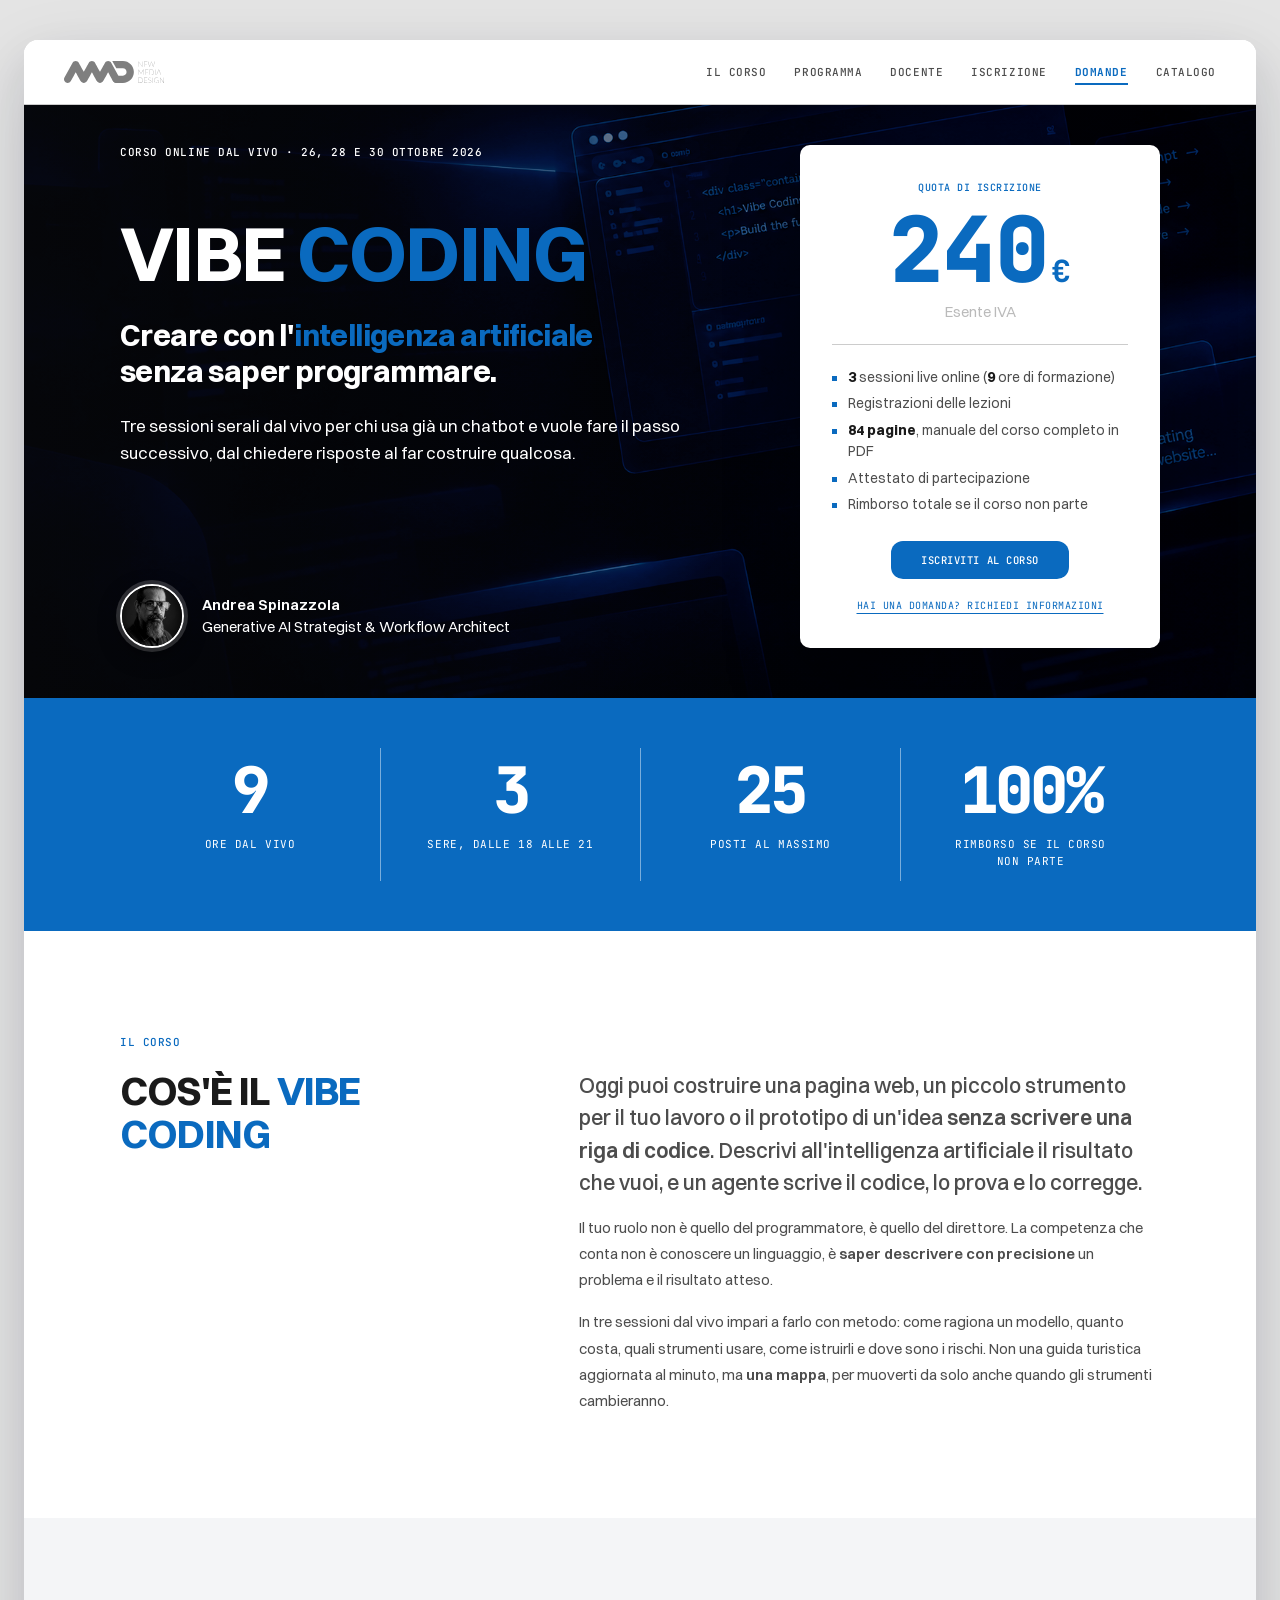
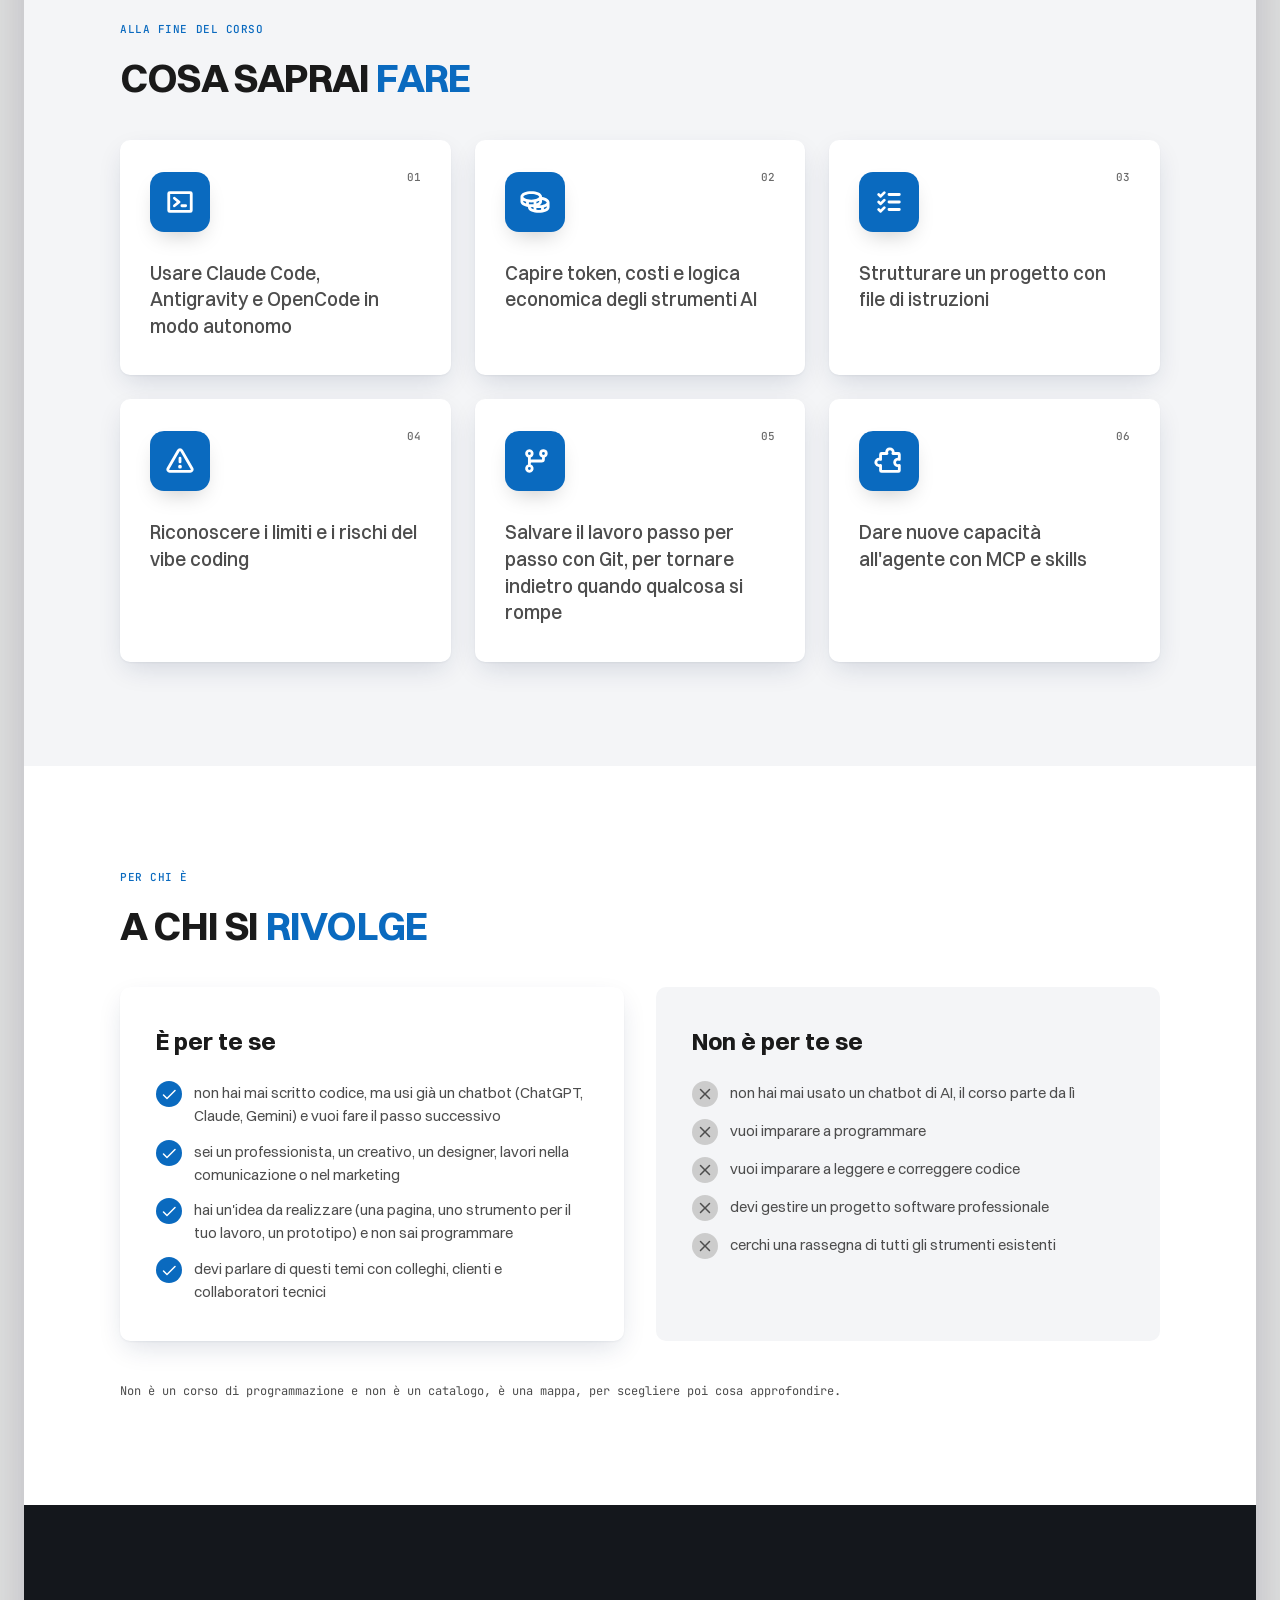
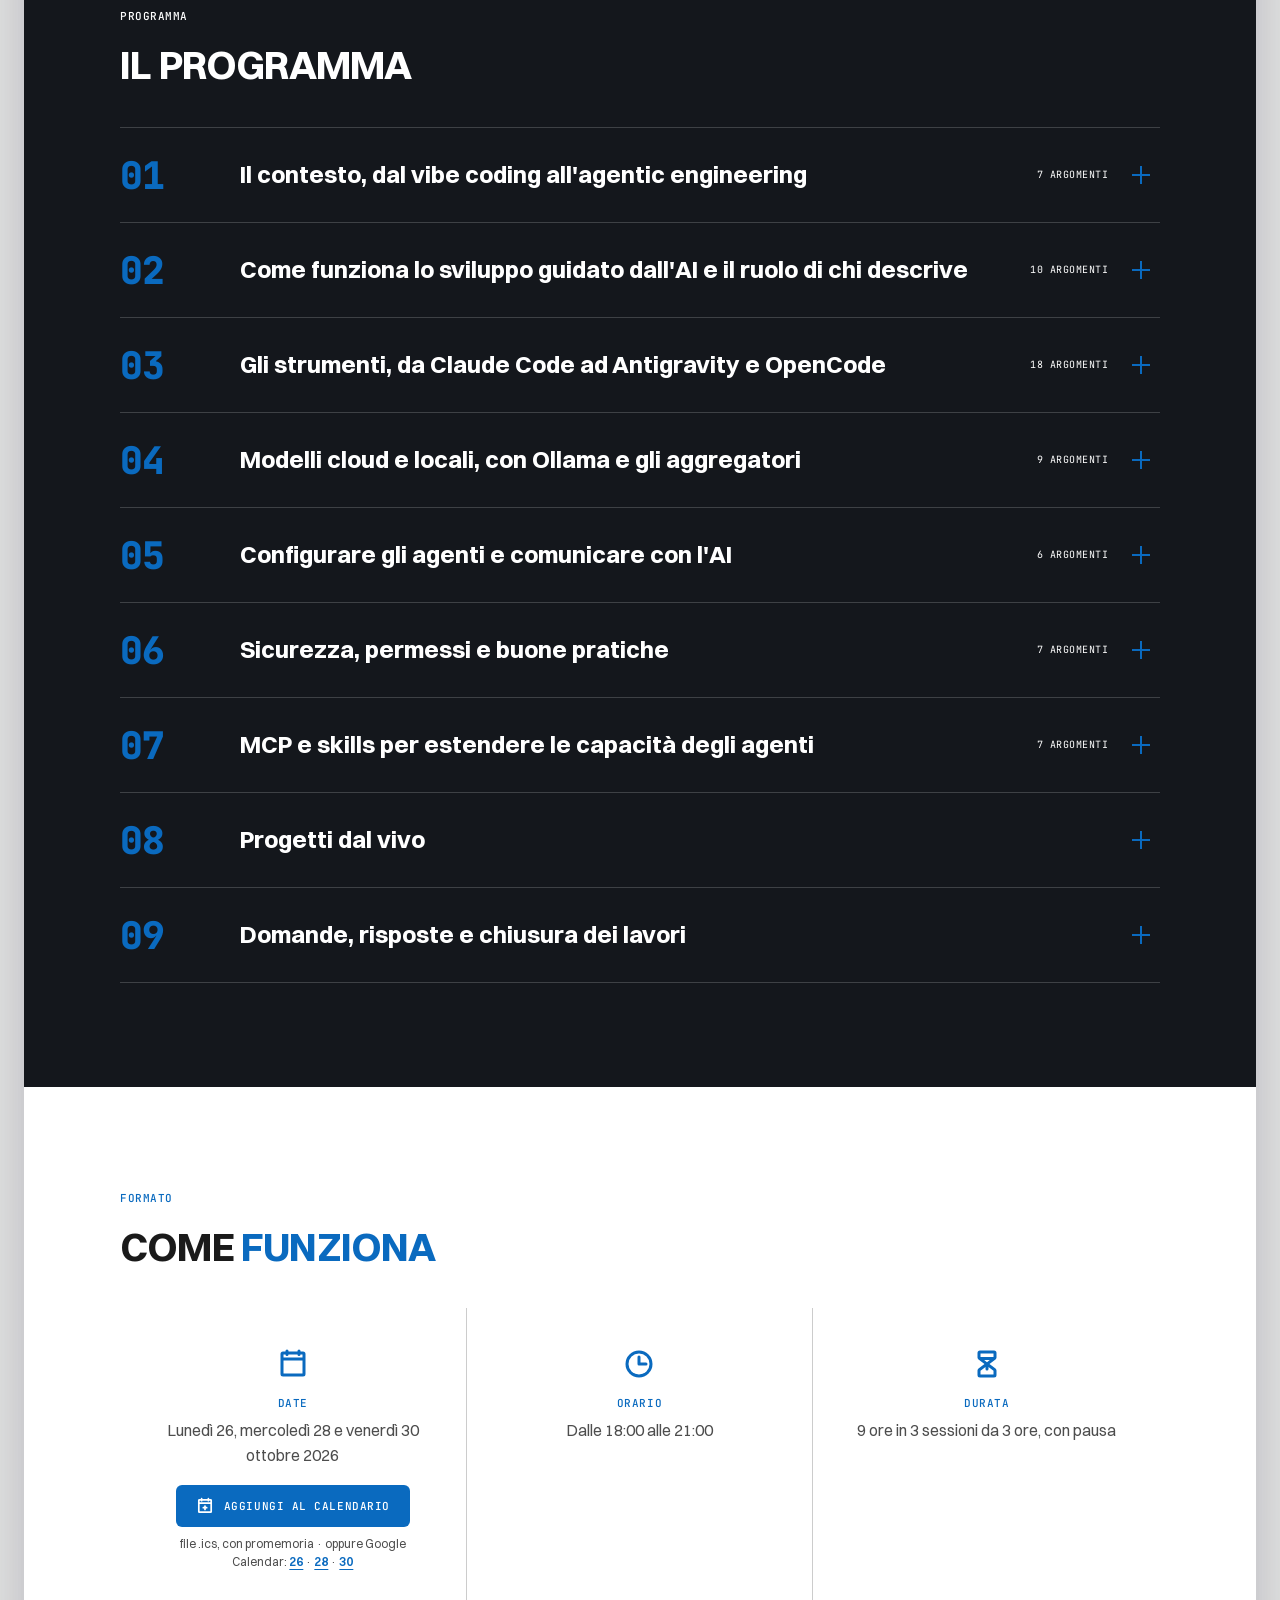
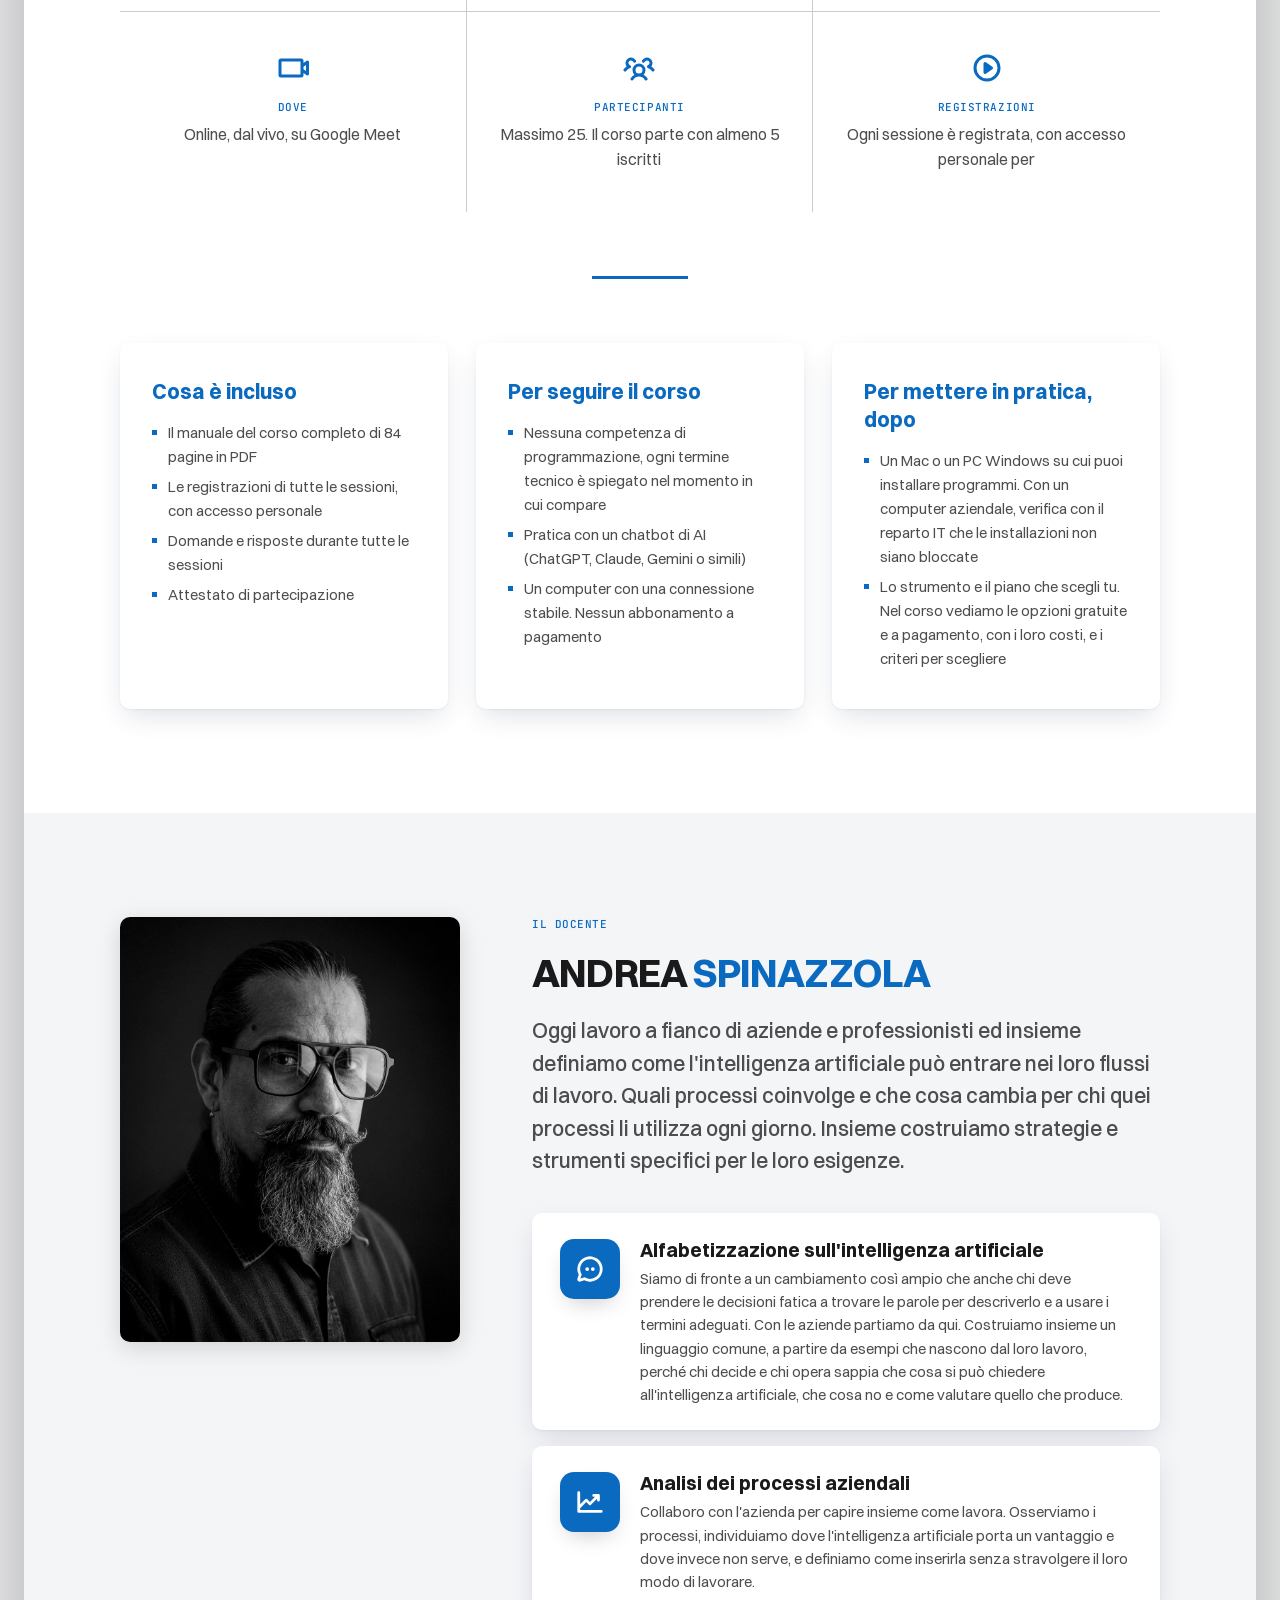
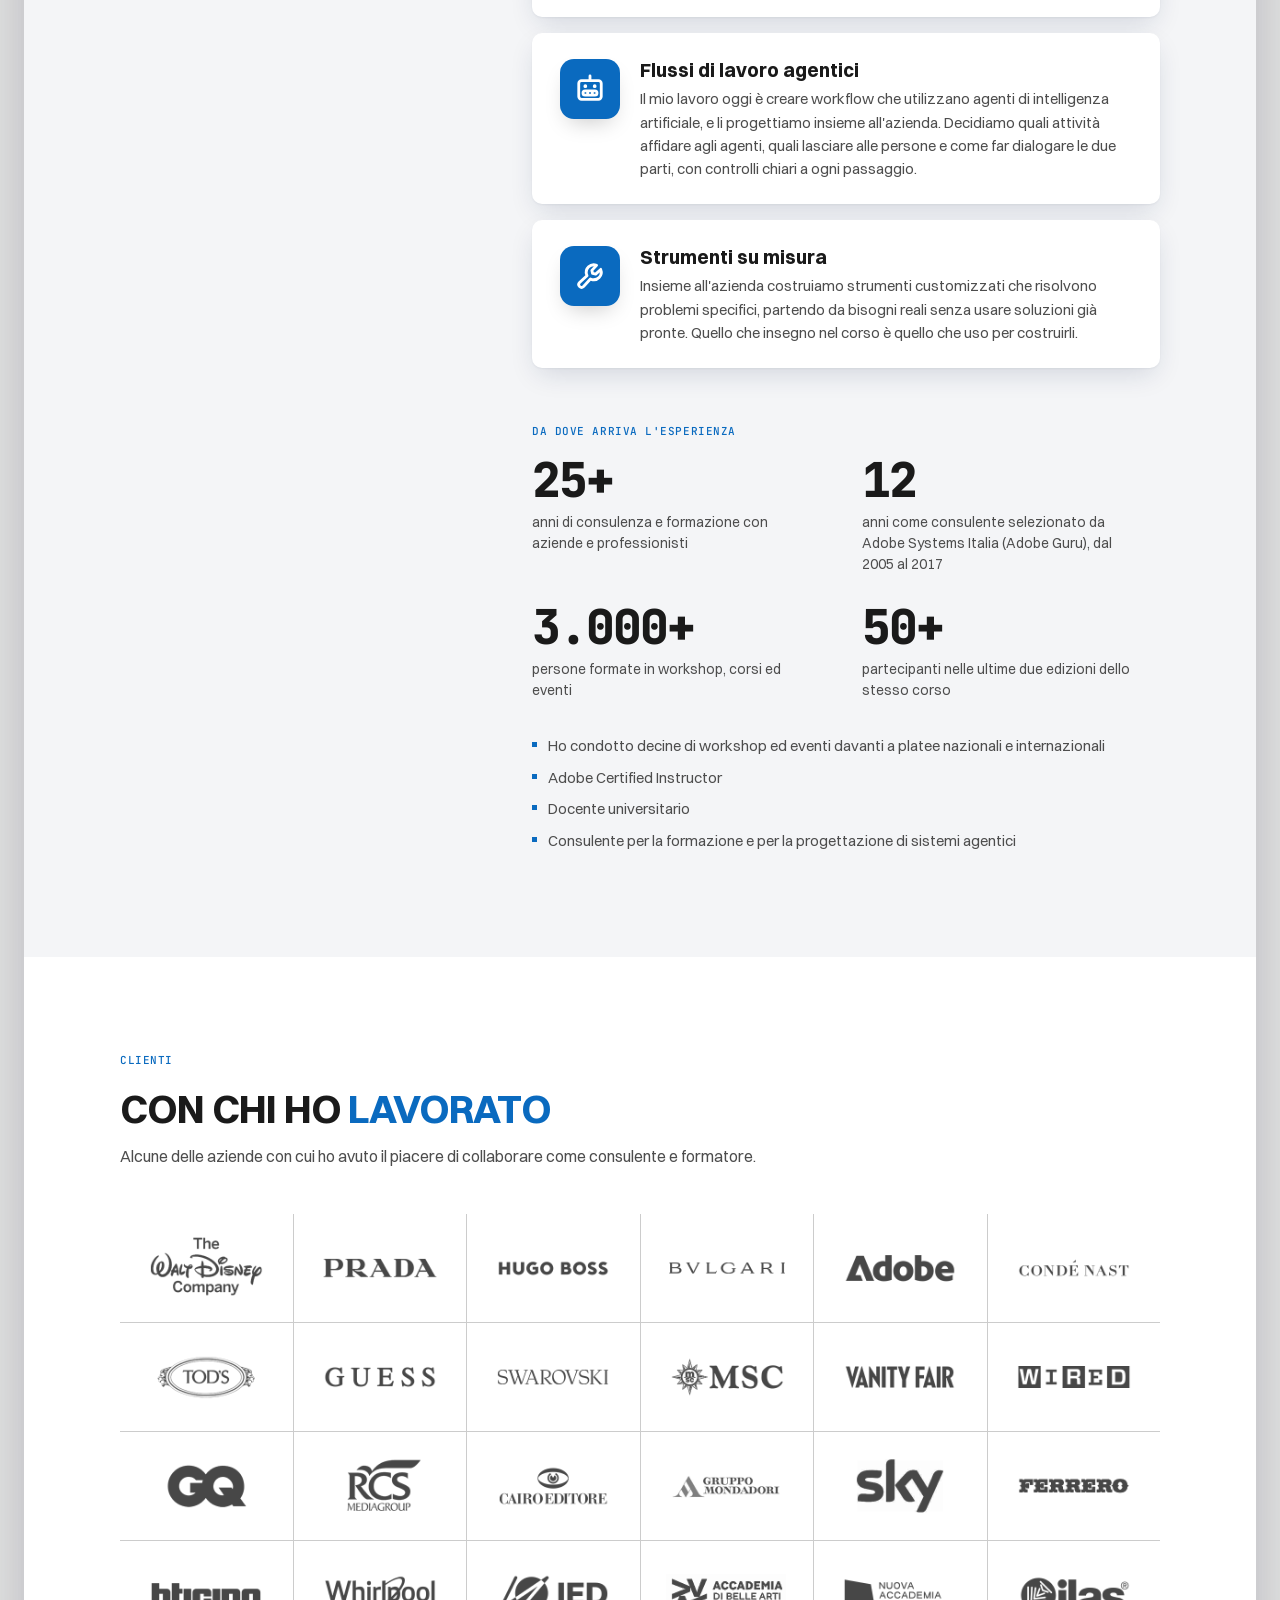
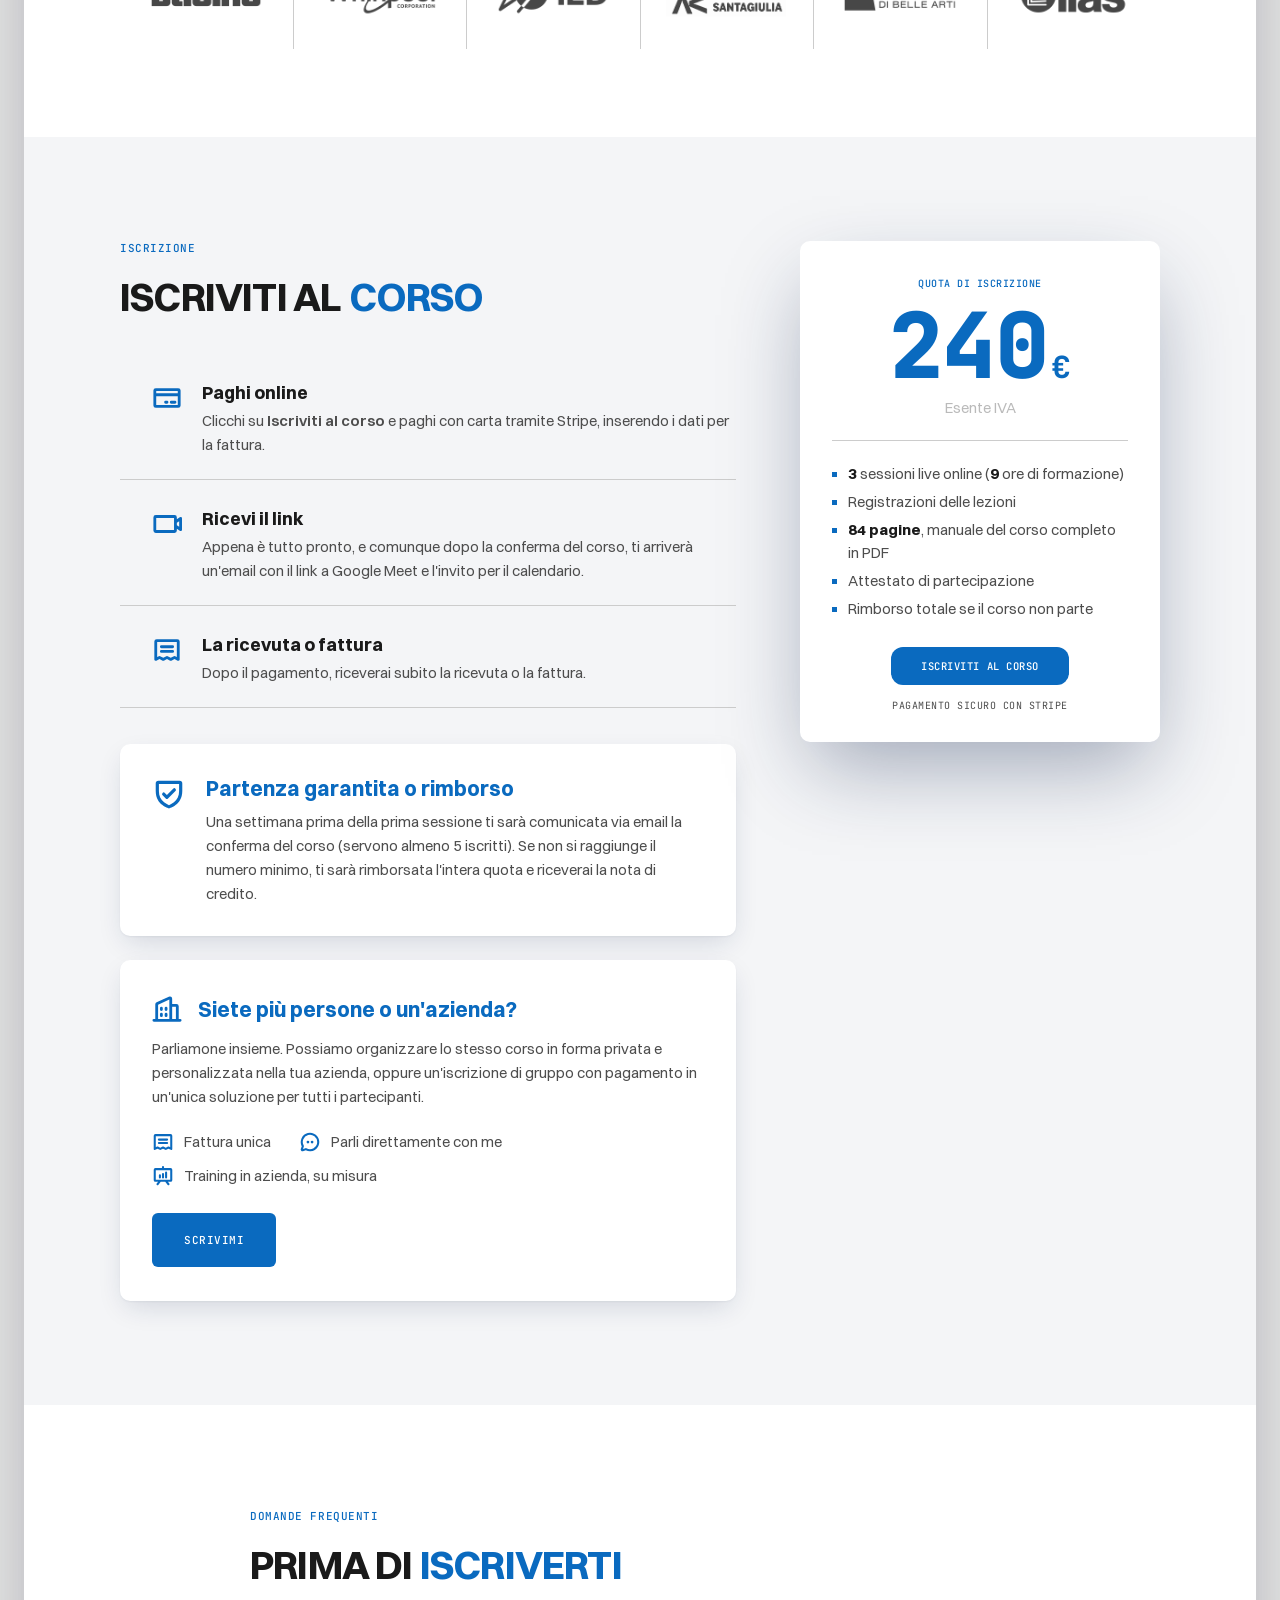
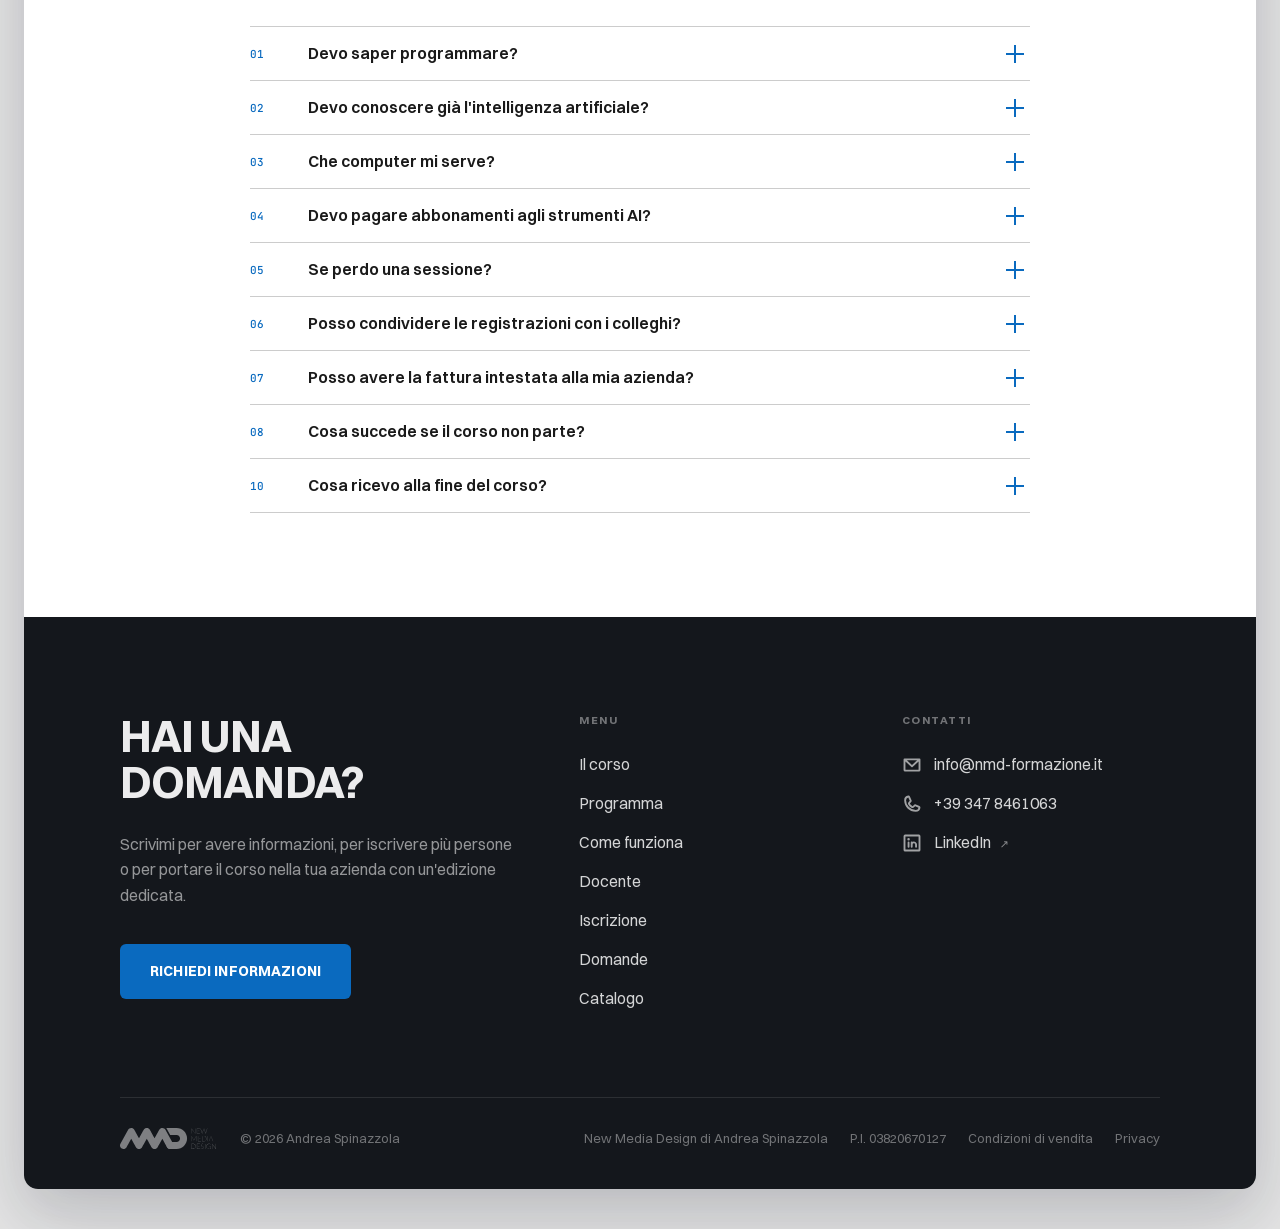
==== commit 42c73168: "Catalogo corsi in finestra, radice verso la pagina del corso, rifiniture grafiche Voce di menu Catal" ====
--- a/index.html
+++ b/index.html
@@ -3,66 +3,12 @@
 <head>
   <meta charset="utf-8">
   <meta name="viewport" content="width=device-width, initial-scale=1">
-  <title>NMD Formazione · New Media Design</title>
-  <meta name="robots" content="noindex">
-  <link rel="icon" href="assets/ds/assets/logo/nmd-logo-positive.png">
-  <script>document.documentElement.classList.add('js');</script>
-  <link rel="stylesheet" href="assets/css/v3.css">
+  <title>Vibe Coding · NMD Formazione</title>
+  <link rel="canonical" href="https://nmd-formazione.it/vibe-coding/">
+  <meta http-equiv="refresh" content="0; url=vibe-coding/">
+  <script>location.replace('vibe-coding/' + location.search + location.hash);</script>
 </head>
-<body class="frame">
-<div class="sheet">
-
-<div class="bar">
-  <div class="wrap bar-in">
-    <a href="./" class="bar-logo-link" aria-label="NMD · New Media Design"><img src="assets/ds/assets/logo/nmd-black.svg" alt="New Media Design" class="bar-logo"></a>
-    <nav class="bar-nav" aria-label="Navigazione"><a href="vibe-coding/">Vibe Coding</a></nav>
-  </div>
-</div>
-
-<main>
-<header class="band band--dark hero page-hero">
-  <div class="hero-glow" aria-hidden="true"></div>
-  <div class="wrap hero-grid">
-    <div class="hero-main">
-      <p class="section-label hero-in" style="--d:0ms">New Media Design</p>
-      <h1 class="hero-title"><span class="line"><span class="line-in" style="--d:80ms">NMD</span></span> <span class="line"><em class="line-in" style="--d:200ms">Formazione</em></span></h1>
-      <p class="hero-sub hero-in" style="--d:300ms">Corsi online di Andrea Spinazzola.</p>
-    </div>
-  </div>
-</header>
-<section class="band">
-  <div class="wrap">
-    <p class="section-label">Corsi aperti</p>
-    <ul class="course-list">
-      <li><a href="vibe-coding/">Vibe Coding</a><p>Corso online dal vivo, ottobre 2026.</p></li>
-    </ul>
-  </div>
-</section>
-<section class="band band--grey">
-  <div class="wrap">
-    <p class="section-label">Contatti</p>
-    <ul class="contact-lines">
-      <li><span>Email</span><a href="mailto:info@nmd-formazione.it">info@nmd-formazione.it</a></li>
-      <li><span>Mobile</span><a href="tel:+393478461063">+39 347 8461063</a></li>
-      <li><span>LinkedIn</span><a href="https://linkedin.com/in/aspinazzola" target="_blank" rel="noopener">linkedin.com/in/aspinazzola</a></li>
-    </ul>
-  </div>
-</section>
-</main>
-
-<footer class="band band--dark close close--slim">
-  <div class="wrap">
-    <div class="f3-bottom f3-bottom--solo">
-      <div class="f3-left">
-        <a href="https://new-media-design.it" aria-label="NMD · New Media Design"><img src="assets/ds/assets/logo/nmd-white.svg" alt="NMD · New Media Design" class="f3-logo"></a>
-        <span class="f3-copy">© 2026 Andrea Spinazzola</span>
-      </div>
-      <p class="f3-legal">New Media Design di Andrea Spinazzola<span>P.I. 03820670127</span><a href="condizioni.html">Condizioni di vendita</a><a href="privacy.html">Privacy</a></p>
-    </div>
-  </div>
-</footer>
-
-</div>
-<script src="assets/js/v3.js"></script>
+<body>
+  <p><a href="vibe-coding/">Vai alla pagina del corso Vibe Coding</a></p>
 </body>
 </html>
